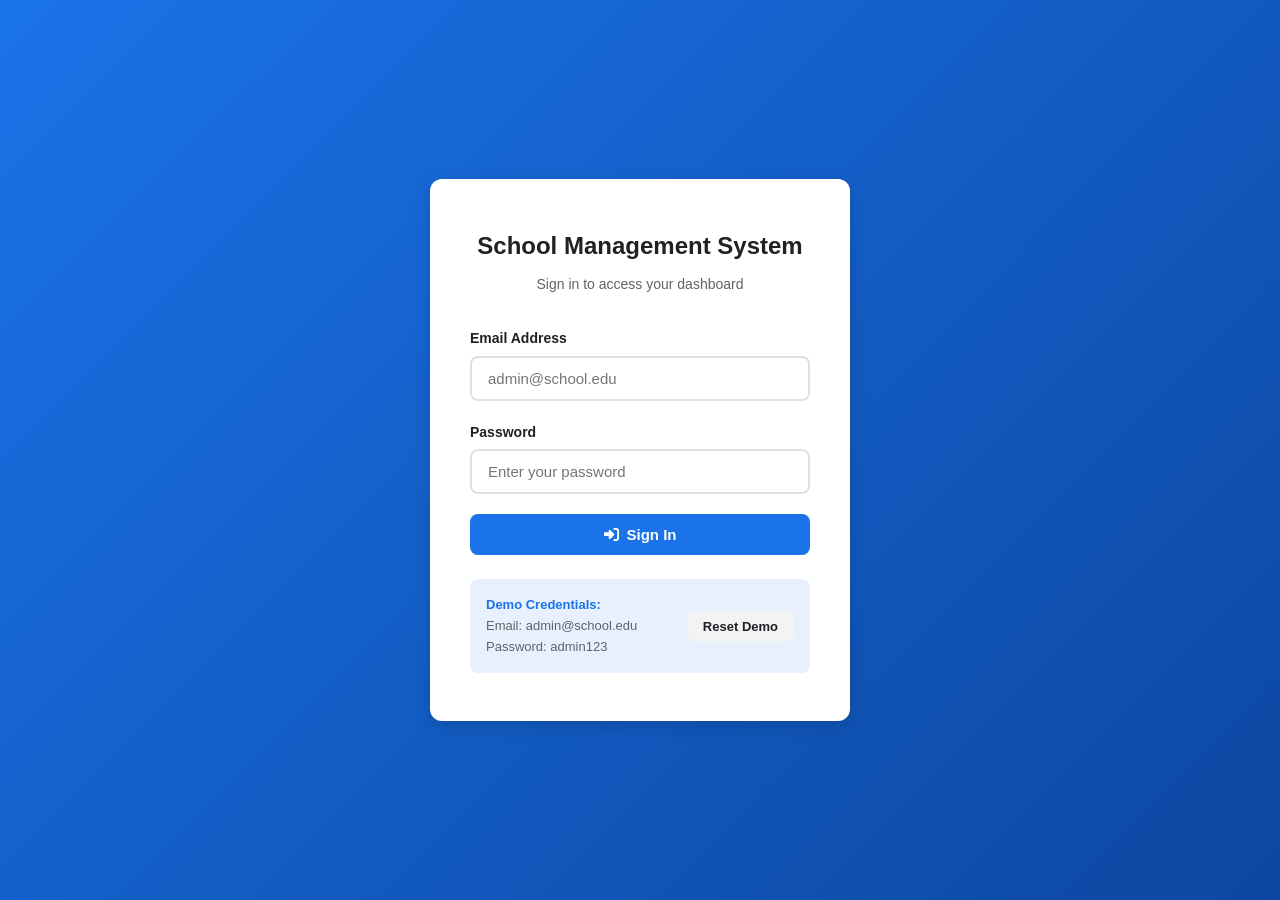
==== dashboard.html @ 6014eb34 "Add files via upload" ====
<!DOCTYPE html>
<html lang="en">
<head>
    <meta charset="UTF-8">
    <meta name="viewport" content="width=device-width, initial-scale=1.0">
    <title>Dashboard - School Management System</title>
    <link rel="stylesheet" href="https://cdnjs.cloudflare.com/ajax/libs/font-awesome/6.5.1/css/all.min.css">
    <link rel="stylesheet" href="css/style.css">
</head>
<body>
    <nav class="navbar">
        <a href="dashboard.html" class="navbar-brand">
            <div class="logo-icon"><i class="fa-solid fa-user-graduate"></i></div>
            School MS
        </a>
        <ul class="navbar-nav">
            <li><a href="dashboard.html" class="active">Dashboard</a></li>
            <li><a href="register.html">Register Student</a></li>
            <li><a href="students.html">Student List</a></li>
        </ul>
        <div class="user-info">
            <div class="user-avatar">A</div>
            <button class="btn btn-secondary btn-sm" onclick="logout()">Logout</button>
        </div>
    </nav>

    <div class="container">
        <div class="page-header">
            <h1>Dashboard</h1>
            <p>Welcome back, Administrator. Here's an overview of the school.</p>
        </div>

        <div class="stats-grid">
            <div class="stat-card">
                <div class="stat-icon blue"><i class="fa-solid fa-circle-user"></i></div>
                <div class="stat-info">
                    <h3 id="totalStudents">0</h3>
                    <p>Total Students</p>
                </div>
            </div>
            <div class="stat-card">
                <div class="stat-icon green"><i class="fa-solid fa-circle-check"></i></div>
                <div class="stat-info">
                    <h3 id="activeStudents">0</h3>
                    <p>Active Students</p>
                </div>
            </div>
            <div class="stat-card">
                <div class="stat-icon orange"><i class="fa-solid fa-book-journal-whills"></i></div>
                <div class="stat-info">
                    <h3 id="totalClasses">0</h3>
                    <p>Classes</p>
                </div>
            </div>
            <div class="stat-card">
                <div class="stat-icon red"><i class="fa-solid fa-file"></i></div>
                <div class="stat-info">
                    <h3 id="newThisMonth">0</h3>
                    <p>New This Month</p>
                </div>
            </div>
        </div>

        <div class="quick-actions">
            <h2>Quick Actions</h2>
            <div class="actions-grid">
                <a href="register.html" class="action-card">
                    <span class="action-icon"><i class="fa-solid fa-plus"></i></span>
                    <span>Register New Student</span>
                </a>
                <a href="students.html" class="action-card">
                    <span class="action-icon"><i class="fa-solid fa-list"></i></span>
                    <span>View Student List</span>
                </a>
            </div>
        </div>

        <div class="recent-section">
            <h2>Recent Activity</h2>
            <ul class="activity-list" id="activityList">
                <!-- Populated by JavaScript -->
            </ul>
        </div>
    </div>

    <script src="js/auth.js"></script>
    <script src="js/students.js"></script>
    <script src="js/main.js"></script>
    <script>
        if (!localStorage.getItem('currentUser')) {
            window.location.href = 'index.html';
        } else {
            loadDashboard();
        }
    </script>
</body>
</html>
---- css/style.css ----
/* ===== RESET & BASE STYLES ===== */
* {
    margin: 0;
    padding: 0;
    box-sizing: border-box;
}

:root {
    --primary: #1a73e8;
    --primary-dark: #1557b0;
    --primary-light: #e8f0fe;
    --secondary: #34a853;
    --danger: #ea4335;
    --warning: #fbbc04;
    --dark: #202124;
    --gray: #5f6368;
    --light-gray: #f1f3f4;
    --white: #ffffff;
    --shadow: 0 2px 8px rgba(0,0,0,0.1);
    --shadow-lg: 0 4px 16px rgba(0,0,0,0.15);
    --radius: 8px;
    --radius-lg: 12px;
}

body {
    font-family: 'Segoe UI', Tahoma, Geneva, Verdana, sans-serif;
    background-color: #f8f9fa;
    color: var(--dark);
    line-height: 1.6;
}

/* ===== LOGIN PAGE ===== */
.login-container {
    min-height: 100vh;
    display: flex;
    align-items: center;
    justify-content: center;
    background: linear-gradient(135deg, #1a73e8 0%, #0d47a1 100%);
    padding: 20px;
}

.login-card {
    background: var(--white);
    border-radius: var(--radius-lg);
    box-shadow: var(--shadow-lg);
    padding: 48px 40px;
    width: 100%;
    max-width: 420px;
    animation: slideUp 0.5s ease;
}

@keyframes slideUp {
    from { opacity: 0; transform: translateY(30px); }
    to { opacity: 1; transform: translateY(0); }
}

.login-header {
    text-align: center;
    margin-bottom: 32px;
}

.school-logo {
    width: 80px;
    height: 80px;
    background: var(--primary);
    border-radius: 50%;
    display: flex;
    align-items: center;
    justify-content: center;
    margin: 0 auto 16px;
    font-size: 36px;
    color: white;
}

.login-header h1 {
    font-size: 24px;
    color: var(--dark);
    margin-bottom: 8px;
}

.login-header p {
    color: var(--gray);
    font-size: 14px;
}

.form-group {
    margin-bottom: 20px;
}

.form-group label {
    display: block;
    margin-bottom: 6px;
    font-weight: 600;
    font-size: 14px;
    color: var(--dark);
}

.form-group input,
.form-group select,
.form-group textarea {
    width: 100%;
    padding: 12px 16px;
    border: 2px solid #e0e0e0;
    border-radius: var(--radius);
    font-size: 15px;
    transition: all 0.3s ease;
    font-family: inherit;
}

.form-group input:focus,
.form-group select:focus,
.form-group textarea:focus {
    outline: none;
    border-color: var(--primary);
    box-shadow: 0 0 0 3px rgba(26, 115, 232, 0.15);
}

.form-group input.error,
.form-group select.error {
    border-color: var(--danger);
}

.error-message {
    color: var(--danger);
    font-size: 12px;
    margin-top: 4px;
    display: none;
}

.error-message.show {
    display: block;
}

.btn {
    display: inline-flex;
    align-items: center;
    justify-content: center;
    gap: 8px;
    padding: 12px 24px;
    border: none;
    border-radius: var(--radius);
    font-size: 15px;
    font-weight: 600;
    cursor: pointer;
    transition: all 0.3s ease;
    text-decoration: none;
    font-family: inherit;
}

.btn-primary {
    background: var(--primary);
    color: white;
}

.btn-primary:hover {
    background: var(--primary-dark);
    transform: translateY(-1px);
    box-shadow: 0 4px 12px rgba(26, 115, 232, 0.4);
}

.btn-secondary {
    background: var(--light-gray);
    color: var(--dark);
}

.btn-secondary:hover {
    background: #e0e0e0;
}

.btn-success {
    background: var(--secondary);
    color: white;
}

.btn-success:hover {
    background: #2d9249;
}

.btn-danger {
    background: var(--danger);
    color: white;
}

.btn-danger:hover {
    background: #c5221f;
}

.btn-sm {
    padding: 8px 16px;
    font-size: 13px;
}

.login-card .btn-primary {
    width: 100%;
}

.demo-credentials {
    margin-top: 24px;
    padding: 16px;
    background: var(--primary-light);
    border-radius: var(--radius);
    font-size: 13px;
    color: var(--gray);
}

.demo-credentials strong {
    color: var(--primary);
}

/* ===== NAVBAR ===== */
.navbar {
    background: var(--white);
    box-shadow: var(--shadow);
    padding: 0 24px;
    height: 64px;
    display: flex;
    align-items: center;
    justify-content: space-between;
    position: sticky;
    top: 0;
    z-index: 100;
}

.navbar-brand {
    display: flex;
    align-items: center;
    gap: 12px;
    font-size: 18px;
    font-weight: 700;
    color: var(--primary);
    text-decoration: none;
}

.navbar-brand .logo-icon {
    width: 40px;
    height: 40px;
    background: var(--primary);
    border-radius: 50%;
    display: flex;
    align-items: center;
    justify-content: center;
    color: white;
    font-size: 18px;
}

.navbar-nav {
    display: flex;
    align-items: center;
    gap: 8px;
    list-style: none;
}

.navbar-nav a {
    padding: 8px 16px;
    border-radius: var(--radius);
    text-decoration: none;
    color: var(--gray);
    font-weight: 500;
    font-size: 14px;
    transition: all 0.3s ease;
}

.navbar-nav a:hover,
.navbar-nav a.active {
    background: var(--primary-light);
    color: var(--primary);
}

.user-info {
    display: flex;
    align-items: center;
    gap: 12px;
}

.user-avatar {
    width: 36px;
    height: 36px;
    background: var(--primary);
    border-radius: 50%;
    display: flex;
    align-items: center;
    justify-content: center;
    color: white;
    font-weight: 600;
    font-size: 14px;
}

/* ===== DASHBOARD ===== */
.container {
    max-width: 1200px;
    margin: 0 auto;
    padding: 24px;
}

.page-header {
    margin-bottom: 24px;
}

.page-header h1 {
    font-size: 28px;
    color: var(--dark);
    margin-bottom: 4px;
}

.page-header p {
    color: var(--gray);
    font-size: 14px;
}

.stats-grid {
    display: grid;
    grid-template-columns: repeat(auto-fit, minmax(240px, 1fr));
    gap: 20px;
    margin-bottom: 32px;
}

.stat-card {
    background: var(--white);
    border-radius: var(--radius-lg);
    padding: 24px;
    box-shadow: var(--shadow);
    display: flex;
    align-items: center;
    gap: 16px;
    transition: transform 0.3s ease;
}

.stat-card:hover {
    transform: translateY(-4px);
    box-shadow: var(--shadow-lg);
}

.stat-icon {
    width: 56px;
    height: 56px;
    border-radius: var(--radius);
    display: flex;
    align-items: center;
    justify-content: center;
    font-size: 24px;
    flex-shrink: 0;
}

.stat-icon.blue { background: var(--primary-light); color: var(--primary); }
.stat-icon.green { background: #e6f4ea; color: var(--secondary); }
.stat-icon.orange { background: #fef7e0; color: #f9ab00; }
.stat-icon.red { background: #fce8e6; color: var(--danger); }

.stat-info h3 {
    font-size: 28px;
    color: var(--dark);
    margin-bottom: 4px;
}

.stat-info p {
    color: var(--gray);
    font-size: 13px;
}

/* ===== QUICK ACTIONS ===== */
.quick-actions {
    background: var(--white);
    border-radius: var(--radius-lg);
    padding: 24px;
    box-shadow: var(--shadow);
    margin-bottom: 32px;
}

.quick-actions h2 {
    font-size: 18px;
    margin-bottom: 16px;
    color: var(--dark);
}

.actions-grid {
    display: grid;
    grid-template-columns: repeat(auto-fit, minmax(200px, 1fr));
    gap: 16px;
}

.action-card {
    display: flex;
    align-items: center;
    gap: 12px;
    padding: 16px;
    border: 2px solid #e0e0e0;
    border-radius: var(--radius);
    text-decoration: none;
    color: var(--dark);
    transition: all 0.3s ease;
}

.action-card:hover {
    border-color: var(--primary);
    background: var(--primary-light);
}

.action-card .action-icon {
    font-size: 24px;
}

.action-card span {
    font-weight: 600;
    font-size: 14px;
}

/* ===== RECENT ACTIVITY ===== */
.recent-section {
    background: var(--white);
    border-radius: var(--radius-lg);
    padding: 24px;
    box-shadow: var(--shadow);
}

.recent-section h2 {
    font-size: 18px;
    margin-bottom: 16px;
    color: var(--dark);
}

.activity-list {
    list-style: none;
}

.activity-item {
    display: flex;
    align-items: center;
    gap: 12px;
    padding: 12px 0;
    border-bottom: 1px solid var(--light-gray);
}

.activity-item:last-child {
    border-bottom: none;
}

.activity-dot {
    width: 10px;
    height: 10px;
    border-radius: 50%;
    background: var(--primary);
    flex-shrink: 0;
}

.activity-text {
    flex: 1;
    font-size: 14px;
    color: var(--dark);
}

.activity-time {
    font-size: 12px;
    color: var(--gray);
}

/* ===== FORMS ===== */
.form-card {
    background: var(--white);
    border-radius: var(--radius-lg);
    padding: 32px;
    box-shadow: var(--shadow);
    max-width: 720px;
}

.form-row {
    display: grid;
    grid-template-columns: 1fr 1fr;
    gap: 20px;
}

.form-actions {
    display: flex;
    gap: 12px;
    margin-top: 24px;
    padding-top: 24px;
    border-top: 1px solid var(--light-gray);
}

/* ===== TABLES ===== */
.table-card {
    background: var(--white);
    border-radius: var(--radius-lg);
    box-shadow: var(--shadow);
    overflow: hidden;
}

.table-header {
    padding: 20px 24px;
    display: flex;
    align-items: center;
    justify-content: space-between;
    border-bottom: 1px solid var(--light-gray);
    flex-wrap: wrap;
    gap: 12px;
}

.table-header h2 {
    font-size: 18px;
    color: var(--dark);
}

.search-box {
    padding: 10px 16px;
    border: 2px solid #e0e0e0;
    border-radius: var(--radius);
    font-size: 14px;
    width: 260px;
    transition: all 0.3s ease;
}

.search-box:focus {
    outline: none;
    border-color: var(--primary);
}

table {
    width: 100%;
    border-collapse: collapse;
}

thead {
    background: var(--light-gray);
}

th {
    padding: 14px 24px;
    text-align: left;
    font-size: 13px;
    font-weight: 600;
    color: var(--gray);
    text-transform: uppercase;
    letter-spacing: 0.5px;
}

td {
    padding: 16px 24px;
    border-bottom: 1px solid var(--light-gray);
    font-size: 14px;
}

tbody tr:hover {
    background: #f8f9fa;
}

tbody tr:last-child td {
    border-bottom: none;
}

.badge {
    display: inline-block;
    padding: 4px 12px;
    border-radius: 20px;
    font-size: 12px;
    font-weight: 600;
}

.badge-active {
    background: #e6f4ea;
    color: var(--secondary);
}

.badge-inactive {
    background: #fce8e6;
    color: var(--danger);
}

/* ===== STUDENT DETAILS ===== */
.details-card {
    background: var(--white);
    border-radius: var(--radius-lg);
    box-shadow: var(--shadow);
    overflow: hidden;
}

.details-header {
    background: linear-gradient(135deg, var(--primary) 0%, #0d47a1 100%);
    padding: 32px;
    color: white;
    display: flex;
    align-items: center;
    gap: 24px;
}

.details-avatar {
    width: 80px;
    height: 80px;
    background: rgba(255,255,255,0.2);
    border-radius: 50%;
    display: flex;
    align-items: center;
    justify-content: center;
    font-size: 32px;
    font-weight: 700;
    flex-shrink: 0;
}

.details-header h2 {
    font-size: 24px;
    margin-bottom: 4px;
}

.details-header p {
    opacity: 0.9;
    font-size: 14px;
}

.details-body {
    padding: 32px;
}

.details-grid {
    display: grid;
    grid-template-columns: repeat(auto-fit, minmax(240px, 1fr));
    gap: 24px;
}

.detail-item label {
    display: block;
    font-size: 12px;
    font-weight: 600;
    color: var(--gray);
    text-transform: uppercase;
    letter-spacing: 0.5px;
    margin-bottom: 6px;
}

.detail-item p {
    font-size: 16px;
    color: var(--dark);
    font-weight: 500;
}

/* ===== ALERTS ===== */
.alert {
    padding: 14px 20px;
    border-radius: var(--radius);
    margin-bottom: 20px;
    font-size: 14px;
    display: none;
    align-items: center;
    gap: 10px;
}

.alert.show {
    display: flex;
}

.alert-success {
    background: #e6f4ea;
    color: #1e7e34;
    border: 1px solid #b7e1c5;
}

.alert-error {
    background: #fce8e6;
    color: #c5221f;
    border: 1px solid #f5c6c3;
}

/* ===== EMPTY STATE ===== */
.empty-state {
    text-align: center;
    padding: 60px 24px;
    color: var(--gray);
}

.empty-state .empty-icon {
    font-size: 64px;
    margin-bottom: 16px;
}

.empty-state h3 {
    font-size: 18px;
    color: var(--dark);
    margin-bottom: 8px;
}

/* ===== TOAST ANIMATIONS ===== */
@keyframes slideInRight {
    from { opacity: 0; transform: translateX(100px); }
    to   { opacity: 1; transform: translateX(0); }
}

@keyframes slideOutRight {
    from { opacity: 1; transform: translateX(0); }
    to   { opacity: 0; transform: translateX(100px); }
}

/* ===== RESPONSIVE ===== */
@media (max-width: 768px) {
    .navbar {
        padding: 0 16px;
    }

    .navbar-nav {
        display: none;
    }

    .form-row {
        grid-template-columns: 1fr;
    }

    .form-card {
        padding: 24px;
    }

    .details-header {
        flex-direction: column;
        text-align: center;
    }

    .table-header {
        flex-direction: column;
        align-items: stretch;
    }

    .search-box {
        width: 100%;
    }

    .login-card {
        padding: 32px 24px;
    }

    table {
        font-size: 13px;
    }

    th, td {
        padding: 12px 16px;
    }
}
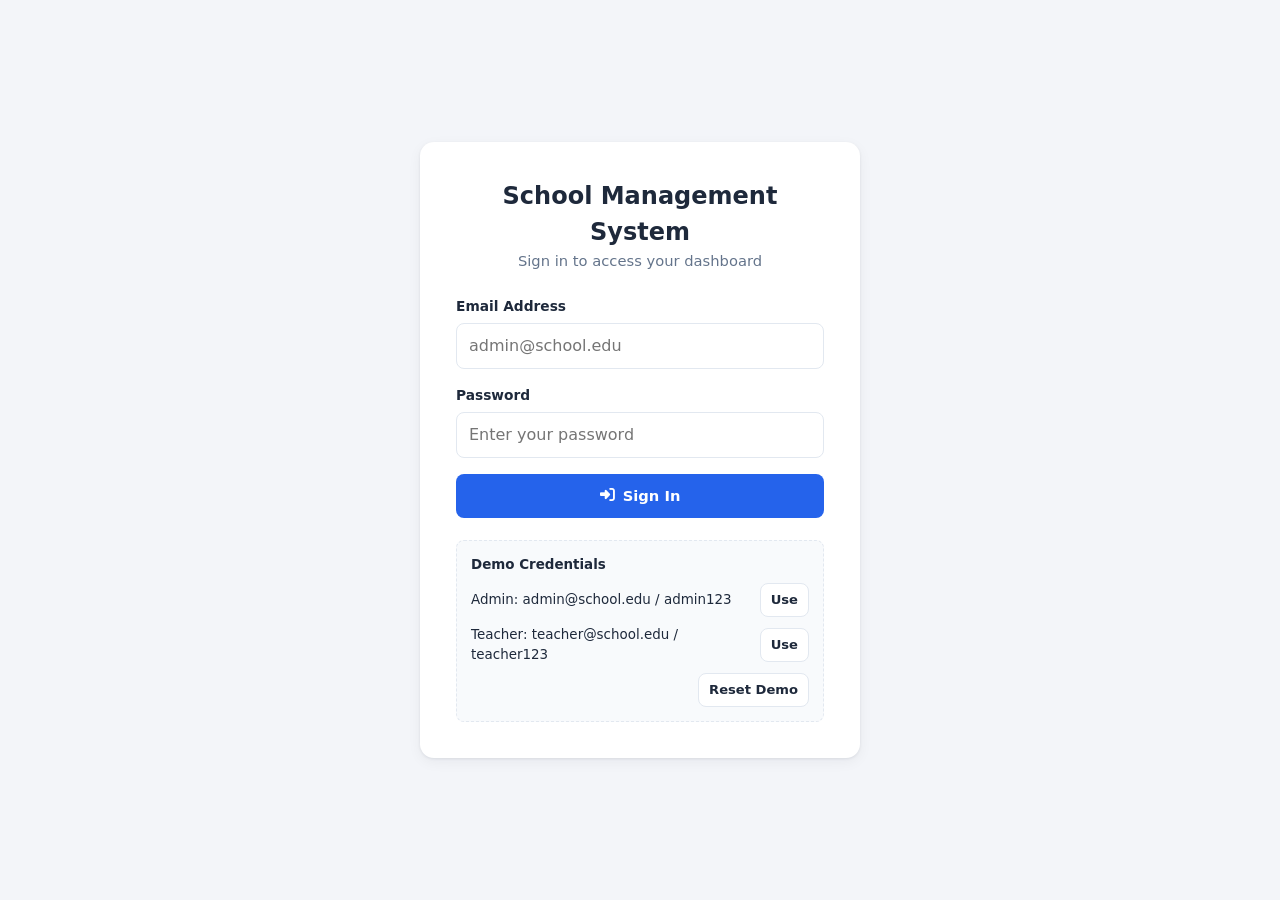
==== commit 6c02f3ca: "changed the system" ====
--- a/dashboard.html
+++ b/dashboard.html
@@ -6,92 +6,32 @@
     <title>Dashboard - School Management System</title>
     <link rel="stylesheet" href="https://cdnjs.cloudflare.com/ajax/libs/font-awesome/6.5.1/css/all.min.css">
     <link rel="stylesheet" href="css/style.css">
+    <script>try{var t=localStorage.getItem('sms_theme');if(t)document.documentElement.setAttribute('data-theme',JSON.parse(t));}catch(e){}</script>
 </head>
 <body>
-    <nav class="navbar">
-        <a href="dashboard.html" class="navbar-brand">
-            <div class="logo-icon"><i class="fa-solid fa-user-graduate"></i></div>
-            School MS
-        </a>
-        <ul class="navbar-nav">
-            <li><a href="dashboard.html" class="active">Dashboard</a></li>
-            <li><a href="register.html">Register Student</a></li>
-            <li><a href="students.html">Student List</a></li>
-        </ul>
-        <div class="user-info">
-            <div class="user-avatar">A</div>
-            <button class="btn btn-secondary btn-sm" onclick="logout()">Logout</button>
-        </div>
-    </nav>
+    <div class="shell">
+        <aside class="sidebar">
+            <div class="brand"><i class="fa-solid fa-graduation-cap"></i> School MS</div>
+            <nav id="nav"></nav>
+        </aside>
 
-    <div class="container">
-        <div class="page-header">
-            <h1>Dashboard</h1>
-            <p>Welcome back, Administrator. Here's an overview of the school.</p>
-        </div>
-
-        <div class="stats-grid">
-            <div class="stat-card">
-                <div class="stat-icon blue"><i class="fa-solid fa-circle-user"></i></div>
-                <div class="stat-info">
-                    <h3 id="totalStudents">0</h3>
-                    <p>Total Students</p>
+        <div class="content">
+            <header class="topbar">
+                <h2 id="pageTitle">Dashboard</h2>
+                <div class="user-box">
+                    <button class="btn btn-secondary btn-sm" id="themeBtn" title="Toggle dark mode"><i class="fa-solid fa-moon"></i></button>
+                    <div class="user-meta">
+                        <strong id="userName"></strong><br>
+                        <span class="role-badge" id="userRole"></span>
+                    </div>
+                    <button class="btn btn-secondary btn-sm" onclick="logout()"><i class="fa-solid fa-right-from-bracket"></i> Logout</button>
                 </div>
-            </div>
-            <div class="stat-card">
-                <div class="stat-icon green"><i class="fa-solid fa-circle-check"></i></div>
-                <div class="stat-info">
-                    <h3 id="activeStudents">0</h3>
-                    <p>Active Students</p>
-                </div>
-            </div>
-            <div class="stat-card">
-                <div class="stat-icon orange"><i class="fa-solid fa-book-journal-whills"></i></div>
-                <div class="stat-info">
-                    <h3 id="totalClasses">0</h3>
-                    <p>Classes</p>
-                </div>
-            </div>
-            <div class="stat-card">
-                <div class="stat-icon red"><i class="fa-solid fa-file"></i></div>
-                <div class="stat-info">
-                    <h3 id="newThisMonth">0</h3>
-                    <p>New This Month</p>
-                </div>
-            </div>
-        </div>
-
-        <div class="quick-actions">
-            <h2>Quick Actions</h2>
-            <div class="actions-grid">
-                <a href="register.html" class="action-card">
-                    <span class="action-icon"><i class="fa-solid fa-plus"></i></span>
-                    <span>Register New Student</span>
-                </a>
-                <a href="students.html" class="action-card">
-                    <span class="action-icon"><i class="fa-solid fa-list"></i></span>
-                    <span>View Student List</span>
-                </a>
-            </div>
-        </div>
-
-        <div class="recent-section">
-            <h2>Recent Activity</h2>
-            <ul class="activity-list" id="activityList">
-                <!-- Populated by JavaScript -->
-            </ul>
+            </header>
+            <main id="view"></main>
         </div>
     </div>
 
-    <script src="js/auth.js"></script>
-    <script src="js/students.js"></script>
-    <script src="js/main.js"></script>
-    <script>
-        if (!localStorage.getItem('currentUser')) {
-            window.location.href = 'index.html';
-        } else {
-            loadDashboard();
-        }
-    </script>
+    <script src="js/data.js"></script>
+    <script src="js/app.js"></script>
 </body>
-</html>+</html>
--- a/css/style.css
+++ b/css/style.css
@@ -1,732 +1,205 @@
-/* ===== RESET & BASE STYLES ===== */
-* {
-    margin: 0;
-    padding: 0;
-    box-sizing: border-box;
-}
-
 :root {
-    --primary: #1a73e8;
-    --primary-dark: #1557b0;
-    --primary-light: #e8f0fe;
-    --secondary: #34a853;
-    --danger: #ea4335;
-    --warning: #fbbc04;
-    --dark: #202124;
-    --gray: #5f6368;
-    --light-gray: #f1f3f4;
-    --white: #ffffff;
-    --shadow: 0 2px 8px rgba(0,0,0,0.1);
-    --shadow-lg: 0 4px 16px rgba(0,0,0,0.15);
-    --radius: 8px;
-    --radius-lg: 12px;
-}
-
+    --bg: #f3f5f9;
+    --surface: #ffffff;
+    --surface-2: #f8fafc;
+    --text: #1e293b;
+    --muted: #64748b;
+    --border: #e2e8f0;
+    --primary: #2563eb;
+    --primary-dark: #1d4ed8;
+    --success: #16a34a;
+    --warning: #d97706;
+    --danger: #dc2626;
+    --shadow: 0 1px 3px rgba(15, 23, 42, .08), 0 4px 14px rgba(15, 23, 42, .05);
+    --radius: 10px;
+}
+:root[data-theme="dark"] {
+    --bg: #0f172a;
+    --surface: #1e293b;
+    --surface-2: #17213a;
+    --text: #e2e8f0;
+    --muted: #94a3b8;
+    --border: #334155;
+    --primary: #3b82f6;
+    --primary-dark: #60a5fa;
+    --shadow: 0 1px 3px rgba(0, 0, 0, .4);
+}
+
+* { box-sizing: border-box; margin: 0; padding: 0; }
 body {
-    font-family: 'Segoe UI', Tahoma, Geneva, Verdana, sans-serif;
-    background-color: #f8f9fa;
-    color: var(--dark);
-    line-height: 1.6;
-}
-
-/* ===== LOGIN PAGE ===== */
-.login-container {
+    font-family: 'Segoe UI', system-ui, -apple-system, Roboto, sans-serif;
+    background: var(--bg);
+    color: var(--text);
+    line-height: 1.5;
     min-height: 100vh;
-    display: flex;
-    align-items: center;
-    justify-content: center;
-    background: linear-gradient(135deg, #1a73e8 0%, #0d47a1 100%);
-    padding: 20px;
-}
-
+}
+button, input, select, textarea { font: inherit; color: inherit; }
+
+/* ---------- Buttons ---------- */
+.btn {
+    display: inline-flex; align-items: center; justify-content: center; gap: 8px;
+    padding: 10px 16px; border: 1px solid transparent; border-radius: 8px;
+    cursor: pointer; font-weight: 600; font-size: .92rem; transition: .15s;
+}
+.btn-primary { background: var(--primary); color: #fff; }
+.btn-primary:hover { background: var(--primary-dark); }
+.btn-secondary { background: var(--surface); border-color: var(--border); color: var(--text); }
+.btn-secondary:hover { background: var(--surface-2); }
+.btn-success { background: var(--success); color: #fff; }
+.btn-danger { background: var(--danger); color: #fff; }
+.btn-sm { padding: 6px 10px; font-size: .82rem; }
+.btn-icon { padding: 6px 9px; background: transparent; border: 1px solid var(--border); border-radius: 6px; cursor: pointer; color: var(--muted); }
+.btn-icon:hover { color: var(--primary); border-color: var(--primary); }
+.btn-icon.danger:hover { color: var(--danger); border-color: var(--danger); }
+.login-card .btn-primary { width: 100%; }
+
+/* ---------- Forms ---------- */
+.form-group { margin-bottom: 16px; }
+.form-group label { display: block; font-weight: 600; font-size: .86rem; margin-bottom: 6px; }
+.form-group input, .form-group select, .form-group textarea,
+.toolbar input, .toolbar select, .score-input {
+    width: 100%; padding: 10px 12px; border: 1px solid var(--border);
+    border-radius: 8px; background: var(--surface); outline: none;
+}
+.form-group input:focus, .form-group select:focus, .form-group textarea:focus,
+.toolbar input:focus, .toolbar select:focus { border-color: var(--primary); box-shadow: 0 0 0 3px rgba(37, 99, 235, .15); }
+.form-group.has-error input, .form-group.has-error select { border-color: var(--danger); }
+.error-message { display: none; color: var(--danger); font-size: .8rem; margin-top: 4px; }
+.error-message.show { display: block; }
+.form-grid { display: grid; grid-template-columns: 1fr 1fr; gap: 0 16px; }
+
+.alert { display: none; padding: 10px 14px; border-radius: 8px; margin-bottom: 16px; font-size: .9rem; }
+.alert.show { display: block; }
+.alert-error { background: #fee2e2; color: #991b1b; }
+.alert-success { background: #dcfce7; color: #166534; }
+
+/* ---------- Login ---------- */
+.login-container { min-height: 100vh; display: flex; align-items: center; justify-content: center; padding: 20px; }
 .login-card {
-    background: var(--white);
-    border-radius: var(--radius-lg);
-    box-shadow: var(--shadow-lg);
-    padding: 48px 40px;
-    width: 100%;
-    max-width: 420px;
-    animation: slideUp 0.5s ease;
-}
-
-@keyframes slideUp {
-    from { opacity: 0; transform: translateY(30px); }
-    to { opacity: 1; transform: translateY(0); }
-}
-
-.login-header {
-    text-align: center;
-    margin-bottom: 32px;
-}
-
-.school-logo {
-    width: 80px;
-    height: 80px;
-    background: var(--primary);
-    border-radius: 50%;
-    display: flex;
-    align-items: center;
-    justify-content: center;
-    margin: 0 auto 16px;
-    font-size: 36px;
-    color: white;
-}
-
-.login-header h1 {
-    font-size: 24px;
-    color: var(--dark);
-    margin-bottom: 8px;
-}
-
-.login-header p {
-    color: var(--gray);
-    font-size: 14px;
-}
-
-.form-group {
-    margin-bottom: 20px;
-}
-
-.form-group label {
-    display: block;
-    margin-bottom: 6px;
-    font-weight: 600;
-    font-size: 14px;
-    color: var(--dark);
-}
-
-.form-group input,
-.form-group select,
-.form-group textarea {
-    width: 100%;
-    padding: 12px 16px;
-    border: 2px solid #e0e0e0;
-    border-radius: var(--radius);
-    font-size: 15px;
-    transition: all 0.3s ease;
-    font-family: inherit;
-}
-
-.form-group input:focus,
-.form-group select:focus,
-.form-group textarea:focus {
-    outline: none;
-    border-color: var(--primary);
-    box-shadow: 0 0 0 3px rgba(26, 115, 232, 0.15);
-}
-
-.form-group input.error,
-.form-group select.error {
-    border-color: var(--danger);
-}
-
-.error-message {
-    color: var(--danger);
-    font-size: 12px;
-    margin-top: 4px;
-    display: none;
-}
-
-.error-message.show {
-    display: block;
-}
-
-.btn {
-    display: inline-flex;
-    align-items: center;
-    justify-content: center;
-    gap: 8px;
-    padding: 12px 24px;
-    border: none;
-    border-radius: var(--radius);
-    font-size: 15px;
-    font-weight: 600;
-    cursor: pointer;
-    transition: all 0.3s ease;
-    text-decoration: none;
-    font-family: inherit;
-}
-
-.btn-primary {
-    background: var(--primary);
-    color: white;
-}
-
-.btn-primary:hover {
-    background: var(--primary-dark);
-    transform: translateY(-1px);
-    box-shadow: 0 4px 12px rgba(26, 115, 232, 0.4);
-}
-
-.btn-secondary {
-    background: var(--light-gray);
-    color: var(--dark);
-}
-
-.btn-secondary:hover {
-    background: #e0e0e0;
-}
-
-.btn-success {
-    background: var(--secondary);
-    color: white;
-}
-
-.btn-success:hover {
-    background: #2d9249;
-}
-
-.btn-danger {
-    background: var(--danger);
-    color: white;
-}
-
-.btn-danger:hover {
-    background: #c5221f;
-}
-
-.btn-sm {
-    padding: 8px 16px;
-    font-size: 13px;
-}
-
-.login-card .btn-primary {
-    width: 100%;
-}
-
-.demo-credentials {
-    margin-top: 24px;
-    padding: 16px;
-    background: var(--primary-light);
-    border-radius: var(--radius);
-    font-size: 13px;
-    color: var(--gray);
-}
-
-.demo-credentials strong {
-    color: var(--primary);
-}
-
-/* ===== NAVBAR ===== */
-.navbar {
-    background: var(--white);
-    box-shadow: var(--shadow);
-    padding: 0 24px;
-    height: 64px;
-    display: flex;
-    align-items: center;
-    justify-content: space-between;
-    position: sticky;
-    top: 0;
-    z-index: 100;
-}
-
-.navbar-brand {
-    display: flex;
-    align-items: center;
-    gap: 12px;
-    font-size: 18px;
-    font-weight: 700;
-    color: var(--primary);
-    text-decoration: none;
-}
-
-.navbar-brand .logo-icon {
-    width: 40px;
-    height: 40px;
-    background: var(--primary);
-    border-radius: 50%;
-    display: flex;
-    align-items: center;
-    justify-content: center;
-    color: white;
-    font-size: 18px;
-}
-
-.navbar-nav {
-    display: flex;
-    align-items: center;
-    gap: 8px;
-    list-style: none;
-}
-
-.navbar-nav a {
-    padding: 8px 16px;
-    border-radius: var(--radius);
-    text-decoration: none;
-    color: var(--gray);
-    font-weight: 500;
-    font-size: 14px;
-    transition: all 0.3s ease;
-}
-
-.navbar-nav a:hover,
-.navbar-nav a.active {
-    background: var(--primary-light);
-    color: var(--primary);
-}
-
-.user-info {
-    display: flex;
-    align-items: center;
-    gap: 12px;
-}
-
-.user-avatar {
-    width: 36px;
-    height: 36px;
-    background: var(--primary);
-    border-radius: 50%;
-    display: flex;
-    align-items: center;
-    justify-content: center;
-    color: white;
-    font-weight: 600;
-    font-size: 14px;
-}
-
-/* ===== DASHBOARD ===== */
-.container {
-    max-width: 1200px;
-    margin: 0 auto;
-    padding: 24px;
-}
-
-.page-header {
-    margin-bottom: 24px;
-}
-
-.page-header h1 {
-    font-size: 28px;
-    color: var(--dark);
-    margin-bottom: 4px;
-}
-
-.page-header p {
-    color: var(--gray);
-    font-size: 14px;
-}
-
-.stats-grid {
+    width: 100%; max-width: 440px; background: var(--surface);
+    padding: 36px; border-radius: 14px; box-shadow: var(--shadow);
+}
+.login-header { text-align: center; margin-bottom: 24px; }
+.login-header h1 { font-size: 1.5rem; }
+.login-header p { color: var(--muted); font-size: .92rem; }
+.demo-credentials { margin-top: 22px; padding: 14px; background: var(--surface-2); border: 1px dashed var(--border); border-radius: 8px; font-size: .84rem; }
+.demo-row { display: flex; justify-content: space-between; align-items: center; gap: 10px; margin-top: 8px; }
+
+/* ---------- App shell (80% of page width) ---------- */
+.shell {
+    width: 80%;
+    margin: 24px auto;
     display: grid;
-    grid-template-columns: repeat(auto-fit, minmax(240px, 1fr));
+    grid-template-columns: 230px 1fr;
     gap: 20px;
-    margin-bottom: 32px;
-}
-
-.stat-card {
-    background: var(--white);
-    border-radius: var(--radius-lg);
-    padding: 24px;
-    box-shadow: var(--shadow);
-    display: flex;
-    align-items: center;
-    gap: 16px;
-    transition: transform 0.3s ease;
-}
-
-.stat-card:hover {
-    transform: translateY(-4px);
-    box-shadow: var(--shadow-lg);
-}
-
-.stat-icon {
-    width: 56px;
-    height: 56px;
-    border-radius: var(--radius);
-    display: flex;
-    align-items: center;
-    justify-content: center;
-    font-size: 24px;
-    flex-shrink: 0;
-}
-
-.stat-icon.blue { background: var(--primary-light); color: var(--primary); }
-.stat-icon.green { background: #e6f4ea; color: var(--secondary); }
-.stat-icon.orange { background: #fef7e0; color: #f9ab00; }
-.stat-icon.red { background: #fce8e6; color: var(--danger); }
-
-.stat-info h3 {
-    font-size: 28px;
-    color: var(--dark);
-    margin-bottom: 4px;
-}
-
-.stat-info p {
-    color: var(--gray);
-    font-size: 13px;
-}
-
-/* ===== QUICK ACTIONS ===== */
-.quick-actions {
-    background: var(--white);
-    border-radius: var(--radius-lg);
-    padding: 24px;
-    box-shadow: var(--shadow);
-    margin-bottom: 32px;
-}
-
-.quick-actions h2 {
-    font-size: 18px;
-    margin-bottom: 16px;
-    color: var(--dark);
-}
-
-.actions-grid {
-    display: grid;
-    grid-template-columns: repeat(auto-fit, minmax(200px, 1fr));
-    gap: 16px;
-}
-
-.action-card {
-    display: flex;
-    align-items: center;
-    gap: 12px;
-    padding: 16px;
-    border: 2px solid #e0e0e0;
-    border-radius: var(--radius);
-    text-decoration: none;
-    color: var(--dark);
-    transition: all 0.3s ease;
-}
-
-.action-card:hover {
-    border-color: var(--primary);
-    background: var(--primary-light);
-}
-
-.action-card .action-icon {
-    font-size: 24px;
-}
-
-.action-card span {
-    font-weight: 600;
-    font-size: 14px;
-}
-
-/* ===== RECENT ACTIVITY ===== */
-.recent-section {
-    background: var(--white);
-    border-radius: var(--radius-lg);
-    padding: 24px;
-    box-shadow: var(--shadow);
-}
-
-.recent-section h2 {
-    font-size: 18px;
-    margin-bottom: 16px;
-    color: var(--dark);
-}
-
-.activity-list {
-    list-style: none;
-}
-
-.activity-item {
-    display: flex;
-    align-items: center;
-    gap: 12px;
-    padding: 12px 0;
-    border-bottom: 1px solid var(--light-gray);
-}
-
-.activity-item:last-child {
-    border-bottom: none;
-}
-
-.activity-dot {
-    width: 10px;
-    height: 10px;
-    border-radius: 50%;
-    background: var(--primary);
-    flex-shrink: 0;
-}
-
-.activity-text {
-    flex: 1;
-    font-size: 14px;
-    color: var(--dark);
-}
-
-.activity-time {
-    font-size: 12px;
-    color: var(--gray);
-}
-
-/* ===== FORMS ===== */
-.form-card {
-    background: var(--white);
-    border-radius: var(--radius-lg);
-    padding: 32px;
-    box-shadow: var(--shadow);
-    max-width: 720px;
-}
-
-.form-row {
-    display: grid;
-    grid-template-columns: 1fr 1fr;
-    gap: 20px;
-}
-
-.form-actions {
-    display: flex;
-    gap: 12px;
-    margin-top: 24px;
-    padding-top: 24px;
-    border-top: 1px solid var(--light-gray);
-}
-
-/* ===== TABLES ===== */
-.table-card {
-    background: var(--white);
-    border-radius: var(--radius-lg);
-    box-shadow: var(--shadow);
-    overflow: hidden;
-}
-
-.table-header {
-    padding: 20px 24px;
-    display: flex;
-    align-items: center;
-    justify-content: space-between;
-    border-bottom: 1px solid var(--light-gray);
-    flex-wrap: wrap;
-    gap: 12px;
-}
-
-.table-header h2 {
-    font-size: 18px;
-    color: var(--dark);
-}
-
-.search-box {
-    padding: 10px 16px;
-    border: 2px solid #e0e0e0;
-    border-radius: var(--radius);
-    font-size: 14px;
-    width: 260px;
-    transition: all 0.3s ease;
-}
-
-.search-box:focus {
-    outline: none;
-    border-color: var(--primary);
-}
-
-table {
-    width: 100%;
-    border-collapse: collapse;
-}
-
-thead {
-    background: var(--light-gray);
-}
-
-th {
-    padding: 14px 24px;
-    text-align: left;
-    font-size: 13px;
-    font-weight: 600;
-    color: var(--gray);
-    text-transform: uppercase;
-    letter-spacing: 0.5px;
-}
-
-td {
-    padding: 16px 24px;
-    border-bottom: 1px solid var(--light-gray);
-    font-size: 14px;
-}
-
-tbody tr:hover {
-    background: #f8f9fa;
-}
-
-tbody tr:last-child td {
-    border-bottom: none;
-}
-
-.badge {
-    display: inline-block;
-    padding: 4px 12px;
-    border-radius: 20px;
-    font-size: 12px;
-    font-weight: 600;
-}
-
-.badge-active {
-    background: #e6f4ea;
-    color: var(--secondary);
-}
-
-.badge-inactive {
-    background: #fce8e6;
-    color: var(--danger);
-}
-
-/* ===== STUDENT DETAILS ===== */
-.details-card {
-    background: var(--white);
-    border-radius: var(--radius-lg);
-    box-shadow: var(--shadow);
-    overflow: hidden;
-}
-
-.details-header {
-    background: linear-gradient(135deg, var(--primary) 0%, #0d47a1 100%);
-    padding: 32px;
-    color: white;
-    display: flex;
-    align-items: center;
-    gap: 24px;
-}
-
-.details-avatar {
-    width: 80px;
-    height: 80px;
-    background: rgba(255,255,255,0.2);
-    border-radius: 50%;
-    display: flex;
-    align-items: center;
-    justify-content: center;
-    font-size: 32px;
-    font-weight: 700;
-    flex-shrink: 0;
-}
-
-.details-header h2 {
-    font-size: 24px;
-    margin-bottom: 4px;
-}
-
-.details-header p {
-    opacity: 0.9;
-    font-size: 14px;
-}
-
-.details-body {
-    padding: 32px;
-}
-
-.details-grid {
-    display: grid;
-    grid-template-columns: repeat(auto-fit, minmax(240px, 1fr));
-    gap: 24px;
-}
-
-.detail-item label {
-    display: block;
-    font-size: 12px;
-    font-weight: 600;
-    color: var(--gray);
-    text-transform: uppercase;
-    letter-spacing: 0.5px;
-    margin-bottom: 6px;
-}
-
-.detail-item p {
-    font-size: 16px;
-    color: var(--dark);
-    font-weight: 500;
-}
-
-/* ===== ALERTS ===== */
-.alert {
-    padding: 14px 20px;
-    border-radius: var(--radius);
-    margin-bottom: 20px;
-    font-size: 14px;
-    display: none;
-    align-items: center;
-    gap: 10px;
-}
-
-.alert.show {
-    display: flex;
-}
-
-.alert-success {
-    background: #e6f4ea;
-    color: #1e7e34;
-    border: 1px solid #b7e1c5;
-}
-
-.alert-error {
-    background: #fce8e6;
-    color: #c5221f;
-    border: 1px solid #f5c6c3;
-}
-
-/* ===== EMPTY STATE ===== */
-.empty-state {
-    text-align: center;
-    padding: 60px 24px;
-    color: var(--gray);
-}
-
-.empty-state .empty-icon {
-    font-size: 64px;
-    margin-bottom: 16px;
-}
-
-.empty-state h3 {
-    font-size: 18px;
-    color: var(--dark);
-    margin-bottom: 8px;
-}
-
-/* ===== TOAST ANIMATIONS ===== */
-@keyframes slideInRight {
-    from { opacity: 0; transform: translateX(100px); }
-    to   { opacity: 1; transform: translateX(0); }
-}
-
-@keyframes slideOutRight {
-    from { opacity: 1; transform: translateX(0); }
-    to   { opacity: 0; transform: translateX(100px); }
-}
-
-/* ===== RESPONSIVE ===== */
-@media (max-width: 768px) {
-    .navbar {
-        padding: 0 16px;
-    }
-
-    .navbar-nav {
-        display: none;
-    }
-
-    .form-row {
-        grid-template-columns: 1fr;
-    }
-
-    .form-card {
-        padding: 24px;
-    }
-
-    .details-header {
-        flex-direction: column;
-        text-align: center;
-    }
-
-    .table-header {
-        flex-direction: column;
-        align-items: stretch;
-    }
-
-    .search-box {
-        width: 100%;
-    }
-
-    .login-card {
-        padding: 32px 24px;
-    }
-
-    table {
-        font-size: 13px;
-    }
-
-    th, td {
-        padding: 12px 16px;
-    }
-}+    align-items: start;
+}
+.sidebar {
+    background: var(--surface); border-radius: var(--radius); box-shadow: var(--shadow);
+    padding: 18px 12px; position: sticky; top: 24px;
+}
+.brand { font-weight: 800; font-size: 1.05rem; padding: 4px 12px 16px; display: flex; align-items: center; gap: 10px; color: var(--primary); }
+.nav-item {
+    display: flex; align-items: center; gap: 12px; width: 100%; padding: 10px 12px;
+    background: none; border: none; border-radius: 8px; cursor: pointer; color: var(--muted);
+    font-weight: 600; text-align: left; margin-bottom: 2px;
+}
+.nav-item i { width: 18px; text-align: center; }
+.nav-item:hover { background: var(--surface-2); color: var(--text); }
+.nav-item.active { background: var(--primary); color: #fff; }
+
+.content { min-width: 0; }
+.topbar {
+    background: var(--surface); border-radius: var(--radius); box-shadow: var(--shadow);
+    padding: 12px 18px; display: flex; justify-content: space-between; align-items: center; margin-bottom: 20px; gap: 12px;
+}
+.topbar h2 { font-size: 1.2rem; }
+.user-box { display: flex; align-items: center; gap: 10px; }
+.user-meta { text-align: right; line-height: 1.2; }
+.user-meta small { color: var(--muted); }
+.role-badge { display: inline-block; padding: 2px 8px; border-radius: 99px; font-size: .72rem; font-weight: 700; text-transform: uppercase; background: #dbeafe; color: #1e40af; }
+.role-badge.teacher { background: #dcfce7; color: #166534; }
+
+.card { background: var(--surface); border-radius: var(--radius); box-shadow: var(--shadow); padding: 20px; margin-bottom: 20px; }
+.card h3 { font-size: 1.02rem; margin-bottom: 14px; }
+.card-head { display: flex; justify-content: space-between; align-items: center; gap: 10px; flex-wrap: wrap; margin-bottom: 14px; }
+.card-head h3 { margin: 0; }
+
+/* ---------- Stats ---------- */
+.stats { display: grid; grid-template-columns: repeat(4, 1fr); gap: 16px; margin-bottom: 20px; }
+.stat { background: var(--surface); border-radius: var(--radius); box-shadow: var(--shadow); padding: 18px; display: flex; gap: 14px; align-items: center; }
+.stat-icon { width: 46px; height: 46px; border-radius: 12px; display: grid; place-items: center; font-size: 1.2rem; color: #fff; }
+.stat-icon.blue { background: #3b82f6; } .stat-icon.green { background: #22c55e; }
+.stat-icon.amber { background: #f59e0b; } .stat-icon.purple { background: #8b5cf6; }
+.stat-value { font-size: 1.5rem; font-weight: 800; line-height: 1.1; }
+.stat-label { color: var(--muted); font-size: .82rem; }
+.two-col { display: grid; grid-template-columns: 1fr 1fr; gap: 20px; }
+.bar-row { display: grid; grid-template-columns: 80px 1fr 30px; gap: 10px; align-items: center; margin-bottom: 10px; font-size: .88rem; }
+.bar-track { background: var(--surface-2); border-radius: 99px; height: 10px; overflow: hidden; border: 1px solid var(--border); }
+.bar-fill { background: var(--primary); height: 100%; border-radius: 99px; }
+
+/* ---------- Toolbar & Table ---------- */
+.toolbar { display: flex; gap: 10px; flex-wrap: wrap; margin-bottom: 14px; align-items: center; }
+.toolbar input { flex: 1 1 200px; min-width: 160px; }
+.toolbar select { width: auto; min-width: 140px; }
+.table-wrap { overflow-x: auto; border: 1px solid var(--border); border-radius: 8px; }
+table { width: 100%; border-collapse: collapse; font-size: .9rem; }
+th, td { padding: 11px 14px; text-align: left; border-bottom: 1px solid var(--border); white-space: nowrap; }
+th { background: var(--surface-2); font-size: .78rem; text-transform: uppercase; letter-spacing: .04em; color: var(--muted); }
+th.sortable { cursor: pointer; user-select: none; }
+th.sortable:hover { color: var(--primary); }
+tbody tr:hover { background: var(--surface-2); }
+tbody tr:last-child td { border-bottom: none; }
+.actions { display: flex; gap: 6px; }
+.empty { text-align: center; color: var(--muted); padding: 30px; }
+.pagination { display: flex; justify-content: space-between; align-items: center; margin-top: 12px; color: var(--muted); font-size: .86rem; gap: 10px; flex-wrap: wrap; }
+.pagination .pager { display: flex; gap: 6px; }
+
+.badge { display: inline-block; padding: 2px 10px; border-radius: 99px; font-size: .76rem; font-weight: 700; }
+.badge.green { background: #dcfce7; color: #166534; }
+.badge.red { background: #fee2e2; color: #991b1b; }
+.badge.amber { background: #fef3c7; color: #92400e; }
+.badge.gray { background: var(--surface-2); color: var(--muted); border: 1px solid var(--border); }
+
+/* ---------- Attendance / grades ---------- */
+.radio-group { display: flex; gap: 14px; }
+.radio-group label { display: inline-flex; gap: 5px; align-items: center; cursor: pointer; font-size: .86rem; }
+.score-input { width: 90px; padding: 6px 8px; }
+
+/* ---------- Announcements ---------- */
+.announcement { border: 1px solid var(--border); border-left: 4px solid var(--primary); border-radius: 8px; padding: 14px 16px; margin-bottom: 12px; background: var(--surface-2); }
+.announcement.urgent { border-left-color: var(--danger); }
+.announcement .meta { color: var(--muted); font-size: .8rem; margin-bottom: 6px; }
+.announcement h4 { margin-bottom: 4px; }
+
+/* ---------- Modal & toast ---------- */
+.modal-backdrop { position: fixed; inset: 0; background: rgba(15, 23, 42, .55); display: flex; align-items: center; justify-content: center; padding: 20px; z-index: 50; }
+.modal { background: var(--surface); border-radius: 12px; width: 100%; max-width: 560px; max-height: 90vh; overflow: auto; box-shadow: 0 20px 50px rgba(0, 0, 0, .3); }
+.modal-head { display: flex; justify-content: space-between; align-items: center; padding: 16px 20px; border-bottom: 1px solid var(--border); }
+.modal-body { padding: 20px; }
+.modal-foot { display: flex; justify-content: flex-end; gap: 10px; padding: 14px 20px; border-top: 1px solid var(--border); }
+.toast { position: fixed; bottom: 24px; right: 24px; background: #0f172a; color: #fff; padding: 12px 18px; border-radius: 8px; z-index: 100; box-shadow: var(--shadow); animation: pop .2s ease; }
+.toast.error { background: var(--danger); }
+@keyframes pop { from { transform: translateY(10px); opacity: 0; } }
+
+.report-card h3 { text-align: center; margin-bottom: 4px; }
+.report-card .sub { text-align: center; color: var(--muted); margin-bottom: 14px; font-size: .9rem; }
+
+/* ---------- Responsive ---------- */
+@media (max-width: 1200px) { .shell { width: 94%; } }
+@media (max-width: 900px) {
+    .shell { grid-template-columns: 1fr; }
+    .sidebar { position: static; display: flex; flex-wrap: wrap; gap: 4px; padding: 10px; }
+    .brand { width: 100%; padding-bottom: 6px; }
+    .nav-item { width: auto; flex: 1 1 auto; }
+    .stats { grid-template-columns: 1fr 1fr; }
+    .two-col, .form-grid { grid-template-columns: 1fr; }
+}
+@media (max-width: 520px) { .stats { grid-template-columns: 1fr; } .user-meta { display: none; } }
+
+/* ---------- Print (report cards) ---------- */
+@media print {
+    body * { visibility: hidden; }
+    #reportCard, #reportCard * { visibility: visible; }
+    #reportCard { position: absolute; left: 0; top: 0; width: 100%; padding: 20px; color: #000; }
+}
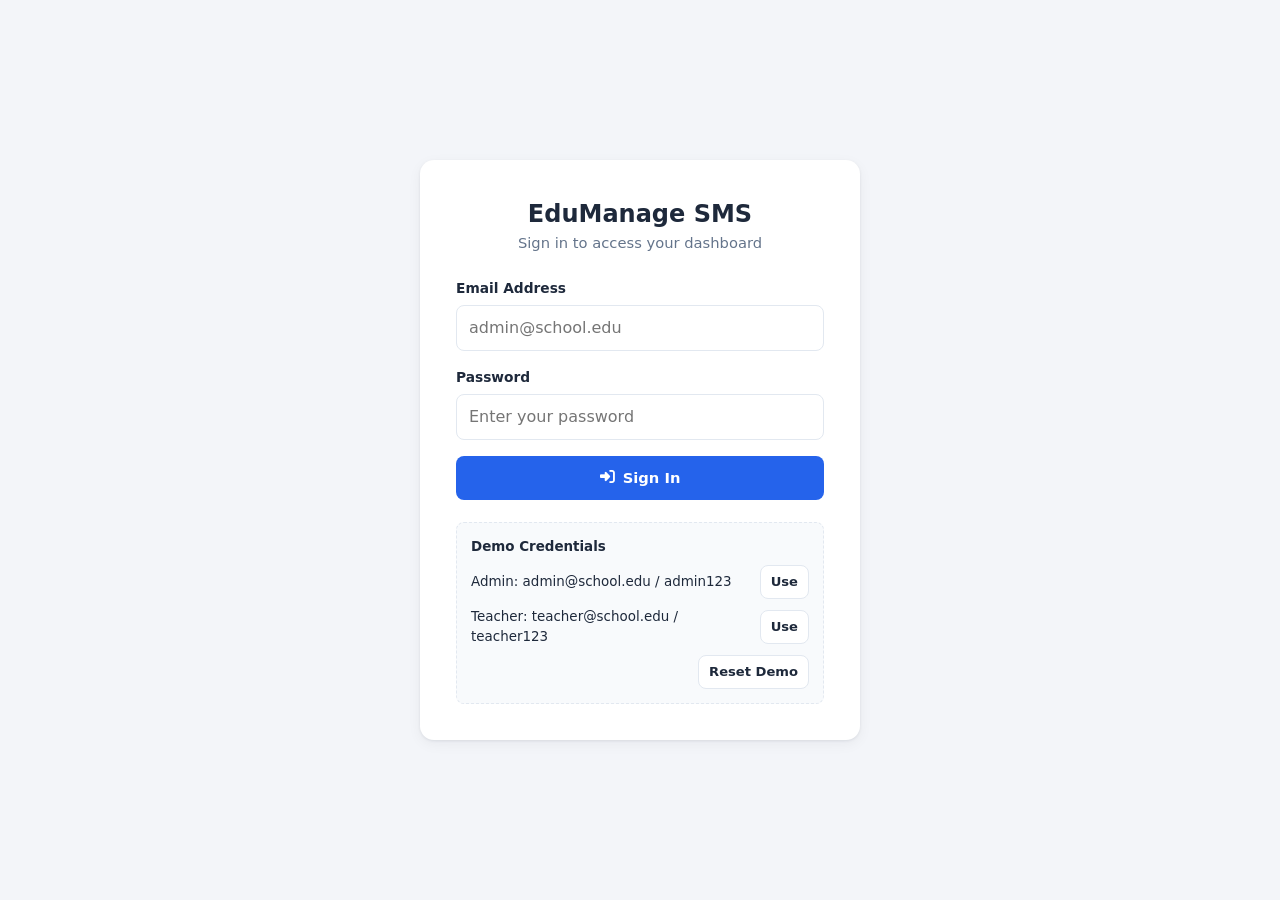
==== commit a29d880f: "updated announcements" ====
--- a/dashboard.html
+++ b/dashboard.html
@@ -3,7 +3,7 @@
 <head>
     <meta charset="UTF-8">
     <meta name="viewport" content="width=device-width, initial-scale=1.0">
-    <title>Dashboard - School Management System</title>
+    <title>Dashboard - EduManage SMS</title>
     <link rel="stylesheet" href="https://cdnjs.cloudflare.com/ajax/libs/font-awesome/6.5.1/css/all.min.css">
     <link rel="stylesheet" href="css/style.css">
     <script>try{var t=localStorage.getItem('sms_theme');if(t)document.documentElement.setAttribute('data-theme',JSON.parse(t));}catch(e){}</script>
@@ -11,7 +11,7 @@
 <body>
     <div class="shell">
         <aside class="sidebar">
-            <div class="brand"><i class="fa-solid fa-graduation-cap"></i> School MS</div>
+            <div class="brand"><i class="fa-solid fa-graduation-cap"></i> EduManage SMS</div>
             <nav id="nav"></nav>
         </aside>
 
@@ -34,4 +34,4 @@
     <script src="js/data.js"></script>
     <script src="js/app.js"></script>
 </body>
-</html>
+</html>
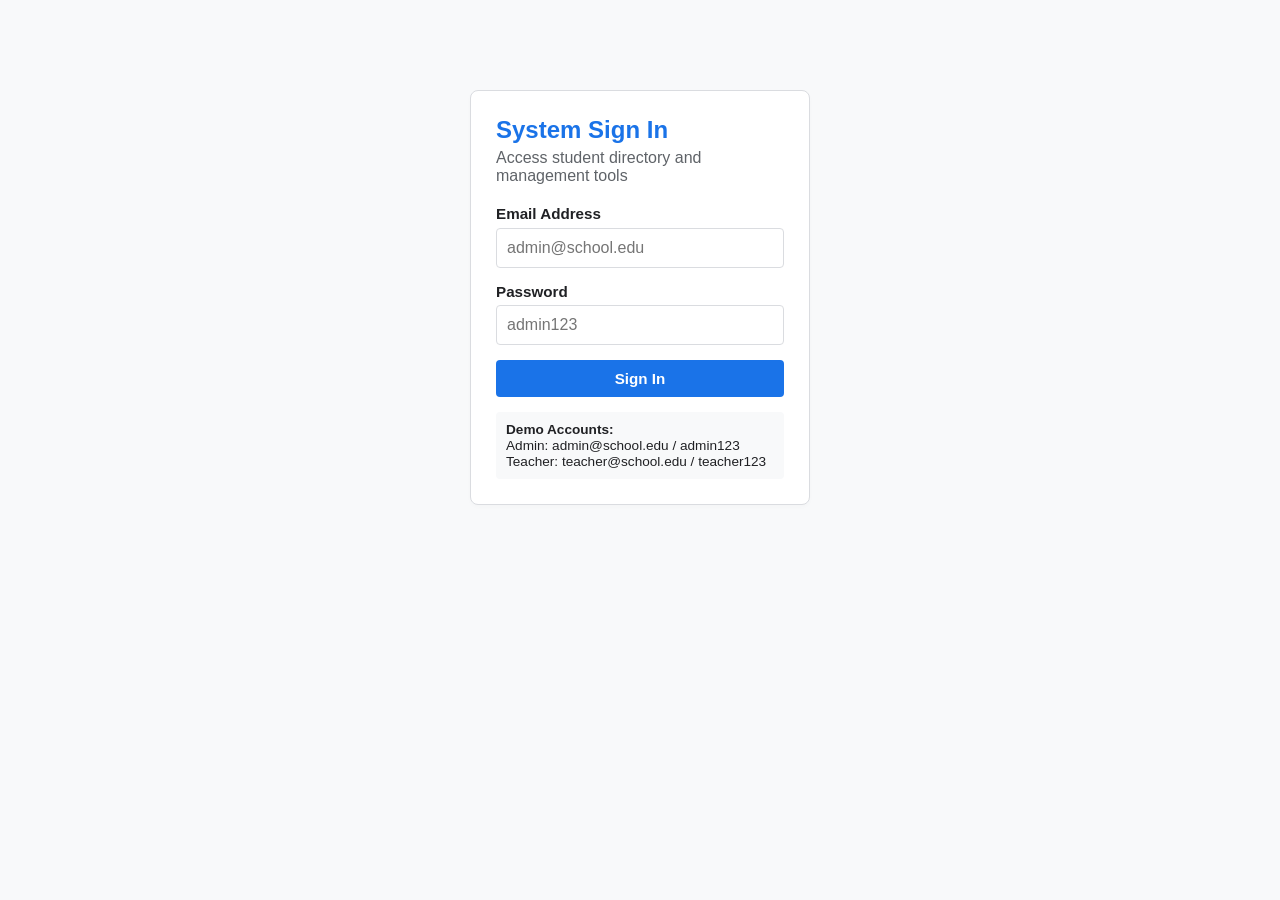
==== commit 6e239e8c: "added multiple choices" ====
--- a/dashboard.html
+++ b/dashboard.html
@@ -3,35 +3,95 @@
 <head>
     <meta charset="UTF-8">
     <meta name="viewport" content="width=device-width, initial-scale=1.0">
-    <title>Dashboard - EduManage SMS</title>
+    <title>Dashboard - School Management System</title>
     <link rel="stylesheet" href="https://cdnjs.cloudflare.com/ajax/libs/font-awesome/6.5.1/css/all.min.css">
     <link rel="stylesheet" href="css/style.css">
-    <script>try{var t=localStorage.getItem('sms_theme');if(t)document.documentElement.setAttribute('data-theme',JSON.parse(t));}catch(e){}</script>
 </head>
 <body>
-    <div class="shell">
-        <aside class="sidebar">
-            <div class="brand"><i class="fa-solid fa-graduation-cap"></i> EduManage SMS</div>
-            <nav id="nav"></nav>
-        </aside>
+    <nav class="navbar">
+        <a href="dashboard.html" class="navbar-brand">
+            <div class="logo-icon"><i class="fa-solid fa-user-graduate"></i></div>
+            School MS
+        </a>
+        <ul class="navbar-nav">
+            <li><a href="dashboard.html" class="active">Dashboard</a></li>
+            <li><a href="register.html">Register Student</a></li>
+            <li><a href="students.html">Student List</a></li>
+        </ul>
+        <div class="user-info">
+            <div class="user-avatar">A</div>
+            <button class="btn btn-secondary btn-sm" onclick="logout()">Logout</button>
+        </div>
+    </nav>
 
-        <div class="content">
-            <header class="topbar">
-                <h2 id="pageTitle">Dashboard</h2>
-                <div class="user-box">
-                    <button class="btn btn-secondary btn-sm" id="themeBtn" title="Toggle dark mode"><i class="fa-solid fa-moon"></i></button>
-                    <div class="user-meta">
-                        <strong id="userName"></strong><br>
-                        <span class="role-badge" id="userRole"></span>
-                    </div>
-                    <button class="btn btn-secondary btn-sm" onclick="logout()"><i class="fa-solid fa-right-from-bracket"></i> Logout</button>
+    <div class="container">
+        <div class="page-header">
+            <h1>Dashboard</h1>
+            <p>Welcome back, Administrator. Here's an overview of the school.</p>
+        </div>
+
+        <div class="stats-grid">
+            <div class="stat-card">
+                <div class="stat-icon blue"><i class="fa-solid fa-circle-user"></i></div>
+                <div class="stat-info">
+                    <h3 id="totalStudents">0</h3>
+                    <p>Total Students</p>
                 </div>
-            </header>
-            <main id="view"></main>
+            </div>
+            <div class="stat-card">
+                <div class="stat-icon green"><i class="fa-solid fa-circle-check"></i></div>
+                <div class="stat-info">
+                    <h3 id="activeStudents">0</h3>
+                    <p>Active Students</p>
+                </div>
+            </div>
+            <div class="stat-card">
+                <div class="stat-icon orange"><i class="fa-solid fa-book-journal-whills"></i></div>
+                <div class="stat-info">
+                    <h3 id="totalClasses">0</h3>
+                    <p>Classes</p>
+                </div>
+            </div>
+            <div class="stat-card">
+                <div class="stat-icon red"><i class="fa-solid fa-file"></i></div>
+                <div class="stat-info">
+                    <h3 id="newThisMonth">0</h3>
+                    <p>New This Month</p>
+                </div>
+            </div>
+        </div>
+
+        <div class="quick-actions">
+            <h2>Quick Actions</h2>
+            <div class="actions-grid">
+                <a href="register.html" class="action-card">
+                    <span class="action-icon"><i class="fa-solid fa-plus"></i></span>
+                    <span>Register New Student</span>
+                </a>
+                <a href="students.html" class="action-card">
+                    <span class="action-icon"><i class="fa-solid fa-list"></i></span>
+                    <span>View Student List</span>
+                </a>
+            </div>
+        </div>
+
+        <div class="recent-section">
+            <h2>Recent Activity</h2>
+            <ul class="activity-list" id="activityList">
+                <!-- Populated by JavaScript -->
+            </ul>
         </div>
     </div>
 
-    <script src="js/data.js"></script>
-    <script src="js/app.js"></script>
+    <script src="js/auth.js"></script>
+    <script src="js/students.js"></script>
+    <script src="js/main.js"></script>
+    <script>
+        if (!localStorage.getItem('currentUser')) {
+            window.location.href = 'index.html';
+        } else {
+            loadDashboard();
+        }
+    </script>
 </body>
 </html>
--- a/css/style.css
+++ b/css/style.css
@@ -1,205 +1,732 @@
+/* ===== RESET & BASE STYLES ===== */
+* {
+    margin: 0;
+    padding: 0;
+    box-sizing: border-box;
+}
+
 :root {
-    --bg: #f3f5f9;
-    --surface: #ffffff;
-    --surface-2: #f8fafc;
-    --text: #1e293b;
-    --muted: #64748b;
-    --border: #e2e8f0;
-    --primary: #2563eb;
-    --primary-dark: #1d4ed8;
-    --success: #16a34a;
-    --warning: #d97706;
-    --danger: #dc2626;
-    --shadow: 0 1px 3px rgba(15, 23, 42, .08), 0 4px 14px rgba(15, 23, 42, .05);
-    --radius: 10px;
-}
-:root[data-theme="dark"] {
-    --bg: #0f172a;
-    --surface: #1e293b;
-    --surface-2: #17213a;
-    --text: #e2e8f0;
-    --muted: #94a3b8;
-    --border: #334155;
-    --primary: #3b82f6;
-    --primary-dark: #60a5fa;
-    --shadow: 0 1px 3px rgba(0, 0, 0, .4);
-}
-
-* { box-sizing: border-box; margin: 0; padding: 0; }
+    --primary: #1a73e8;
+    --primary-dark: #1557b0;
+    --primary-light: #e8f0fe;
+    --secondary: #34a853;
+    --danger: #ea4335;
+    --warning: #fbbc04;
+    --dark: #202124;
+    --gray: #5f6368;
+    --light-gray: #f1f3f4;
+    --white: #ffffff;
+    --shadow: 0 2px 8px rgba(0,0,0,0.1);
+    --shadow-lg: 0 4px 16px rgba(0,0,0,0.15);
+    --radius: 8px;
+    --radius-lg: 12px;
+}
+
 body {
-    font-family: 'Segoe UI', system-ui, -apple-system, Roboto, sans-serif;
-    background: var(--bg);
-    color: var(--text);
-    line-height: 1.5;
+    font-family: 'Segoe UI', Tahoma, Geneva, Verdana, sans-serif;
+    background-color: #f8f9fa;
+    color: var(--dark);
+    line-height: 1.6;
+}
+
+/* ===== LOGIN PAGE ===== */
+.login-container {
     min-height: 100vh;
-}
-button, input, select, textarea { font: inherit; color: inherit; }
-
-/* ---------- Buttons ---------- */
+    display: flex;
+    align-items: center;
+    justify-content: center;
+    background: linear-gradient(135deg, #1a73e8 0%, #0d47a1 100%);
+    padding: 20px;
+}
+
+.login-card {
+    background: var(--white);
+    border-radius: var(--radius-lg);
+    box-shadow: var(--shadow-lg);
+    padding: 48px 40px;
+    width: 100%;
+    max-width: 420px;
+    animation: slideUp 0.5s ease;
+}
+
+@keyframes slideUp {
+    from { opacity: 0; transform: translateY(30px); }
+    to { opacity: 1; transform: translateY(0); }
+}
+
+.login-header {
+    text-align: center;
+    margin-bottom: 32px;
+}
+
+.school-logo {
+    width: 80px;
+    height: 80px;
+    background: var(--primary);
+    border-radius: 50%;
+    display: flex;
+    align-items: center;
+    justify-content: center;
+    margin: 0 auto 16px;
+    font-size: 36px;
+    color: white;
+}
+
+.login-header h1 {
+    font-size: 24px;
+    color: var(--dark);
+    margin-bottom: 8px;
+}
+
+.login-header p {
+    color: var(--gray);
+    font-size: 14px;
+}
+
+.form-group {
+    margin-bottom: 20px;
+}
+
+.form-group label {
+    display: block;
+    margin-bottom: 6px;
+    font-weight: 600;
+    font-size: 14px;
+    color: var(--dark);
+}
+
+.form-group input,
+.form-group select,
+.form-group textarea {
+    width: 100%;
+    padding: 12px 16px;
+    border: 2px solid #e0e0e0;
+    border-radius: var(--radius);
+    font-size: 15px;
+    transition: all 0.3s ease;
+    font-family: inherit;
+}
+
+.form-group input:focus,
+.form-group select:focus,
+.form-group textarea:focus {
+    outline: none;
+    border-color: var(--primary);
+    box-shadow: 0 0 0 3px rgba(26, 115, 232, 0.15);
+}
+
+.form-group input.error,
+.form-group select.error {
+    border-color: var(--danger);
+}
+
+.error-message {
+    color: var(--danger);
+    font-size: 12px;
+    margin-top: 4px;
+    display: none;
+}
+
+.error-message.show {
+    display: block;
+}
+
 .btn {
-    display: inline-flex; align-items: center; justify-content: center; gap: 8px;
-    padding: 10px 16px; border: 1px solid transparent; border-radius: 8px;
-    cursor: pointer; font-weight: 600; font-size: .92rem; transition: .15s;
-}
-.btn-primary { background: var(--primary); color: #fff; }
-.btn-primary:hover { background: var(--primary-dark); }
-.btn-secondary { background: var(--surface); border-color: var(--border); color: var(--text); }
-.btn-secondary:hover { background: var(--surface-2); }
-.btn-success { background: var(--success); color: #fff; }
-.btn-danger { background: var(--danger); color: #fff; }
-.btn-sm { padding: 6px 10px; font-size: .82rem; }
-.btn-icon { padding: 6px 9px; background: transparent; border: 1px solid var(--border); border-radius: 6px; cursor: pointer; color: var(--muted); }
-.btn-icon:hover { color: var(--primary); border-color: var(--primary); }
-.btn-icon.danger:hover { color: var(--danger); border-color: var(--danger); }
-.login-card .btn-primary { width: 100%; }
-
-/* ---------- Forms ---------- */
-.form-group { margin-bottom: 16px; }
-.form-group label { display: block; font-weight: 600; font-size: .86rem; margin-bottom: 6px; }
-.form-group input, .form-group select, .form-group textarea,
-.toolbar input, .toolbar select, .score-input {
-    width: 100%; padding: 10px 12px; border: 1px solid var(--border);
-    border-radius: 8px; background: var(--surface); outline: none;
-}
-.form-group input:focus, .form-group select:focus, .form-group textarea:focus,
-.toolbar input:focus, .toolbar select:focus { border-color: var(--primary); box-shadow: 0 0 0 3px rgba(37, 99, 235, .15); }
-.form-group.has-error input, .form-group.has-error select { border-color: var(--danger); }
-.error-message { display: none; color: var(--danger); font-size: .8rem; margin-top: 4px; }
-.error-message.show { display: block; }
-.form-grid { display: grid; grid-template-columns: 1fr 1fr; gap: 0 16px; }
-
-.alert { display: none; padding: 10px 14px; border-radius: 8px; margin-bottom: 16px; font-size: .9rem; }
-.alert.show { display: block; }
-.alert-error { background: #fee2e2; color: #991b1b; }
-.alert-success { background: #dcfce7; color: #166534; }
-
-/* ---------- Login ---------- */
-.login-container { min-height: 100vh; display: flex; align-items: center; justify-content: center; padding: 20px; }
-.login-card {
-    width: 100%; max-width: 440px; background: var(--surface);
-    padding: 36px; border-radius: 14px; box-shadow: var(--shadow);
-}
-.login-header { text-align: center; margin-bottom: 24px; }
-.login-header h1 { font-size: 1.5rem; }
-.login-header p { color: var(--muted); font-size: .92rem; }
-.demo-credentials { margin-top: 22px; padding: 14px; background: var(--surface-2); border: 1px dashed var(--border); border-radius: 8px; font-size: .84rem; }
-.demo-row { display: flex; justify-content: space-between; align-items: center; gap: 10px; margin-top: 8px; }
-
-/* ---------- App shell (80% of page width) ---------- */
-.shell {
-    width: 80%;
-    margin: 24px auto;
+    display: inline-flex;
+    align-items: center;
+    justify-content: center;
+    gap: 8px;
+    padding: 12px 24px;
+    border: none;
+    border-radius: var(--radius);
+    font-size: 15px;
+    font-weight: 600;
+    cursor: pointer;
+    transition: all 0.3s ease;
+    text-decoration: none;
+    font-family: inherit;
+}
+
+.btn-primary {
+    background: var(--primary);
+    color: white;
+}
+
+.btn-primary:hover {
+    background: var(--primary-dark);
+    transform: translateY(-1px);
+    box-shadow: 0 4px 12px rgba(26, 115, 232, 0.4);
+}
+
+.btn-secondary {
+    background: var(--light-gray);
+    color: var(--dark);
+}
+
+.btn-secondary:hover {
+    background: #e0e0e0;
+}
+
+.btn-success {
+    background: var(--secondary);
+    color: white;
+}
+
+.btn-success:hover {
+    background: #2d9249;
+}
+
+.btn-danger {
+    background: var(--danger);
+    color: white;
+}
+
+.btn-danger:hover {
+    background: #c5221f;
+}
+
+.btn-sm {
+    padding: 8px 16px;
+    font-size: 13px;
+}
+
+.login-card .btn-primary {
+    width: 100%;
+}
+
+.demo-credentials {
+    margin-top: 24px;
+    padding: 16px;
+    background: var(--primary-light);
+    border-radius: var(--radius);
+    font-size: 13px;
+    color: var(--gray);
+}
+
+.demo-credentials strong {
+    color: var(--primary);
+}
+
+/* ===== NAVBAR ===== */
+.navbar {
+    background: var(--white);
+    box-shadow: var(--shadow);
+    padding: 0 24px;
+    height: 64px;
+    display: flex;
+    align-items: center;
+    justify-content: space-between;
+    position: sticky;
+    top: 0;
+    z-index: 100;
+}
+
+.navbar-brand {
+    display: flex;
+    align-items: center;
+    gap: 12px;
+    font-size: 18px;
+    font-weight: 700;
+    color: var(--primary);
+    text-decoration: none;
+}
+
+.navbar-brand .logo-icon {
+    width: 40px;
+    height: 40px;
+    background: var(--primary);
+    border-radius: 50%;
+    display: flex;
+    align-items: center;
+    justify-content: center;
+    color: white;
+    font-size: 18px;
+}
+
+.navbar-nav {
+    display: flex;
+    align-items: center;
+    gap: 8px;
+    list-style: none;
+}
+
+.navbar-nav a {
+    padding: 8px 16px;
+    border-radius: var(--radius);
+    text-decoration: none;
+    color: var(--gray);
+    font-weight: 500;
+    font-size: 14px;
+    transition: all 0.3s ease;
+}
+
+.navbar-nav a:hover,
+.navbar-nav a.active {
+    background: var(--primary-light);
+    color: var(--primary);
+}
+
+.user-info {
+    display: flex;
+    align-items: center;
+    gap: 12px;
+}
+
+.user-avatar {
+    width: 36px;
+    height: 36px;
+    background: var(--primary);
+    border-radius: 50%;
+    display: flex;
+    align-items: center;
+    justify-content: center;
+    color: white;
+    font-weight: 600;
+    font-size: 14px;
+}
+
+/* ===== DASHBOARD ===== */
+.container {
+    max-width: 1200px;
+    margin: 0 auto;
+    padding: 24px;
+}
+
+.page-header {
+    margin-bottom: 24px;
+}
+
+.page-header h1 {
+    font-size: 28px;
+    color: var(--dark);
+    margin-bottom: 4px;
+}
+
+.page-header p {
+    color: var(--gray);
+    font-size: 14px;
+}
+
+.stats-grid {
     display: grid;
-    grid-template-columns: 230px 1fr;
+    grid-template-columns: repeat(auto-fit, minmax(240px, 1fr));
     gap: 20px;
-    align-items: start;
-}
-.sidebar {
-    background: var(--surface); border-radius: var(--radius); box-shadow: var(--shadow);
-    padding: 18px 12px; position: sticky; top: 24px;
-}
-.brand { font-weight: 800; font-size: 1.05rem; padding: 4px 12px 16px; display: flex; align-items: center; gap: 10px; color: var(--primary); }
-.nav-item {
-    display: flex; align-items: center; gap: 12px; width: 100%; padding: 10px 12px;
-    background: none; border: none; border-radius: 8px; cursor: pointer; color: var(--muted);
-    font-weight: 600; text-align: left; margin-bottom: 2px;
-}
-.nav-item i { width: 18px; text-align: center; }
-.nav-item:hover { background: var(--surface-2); color: var(--text); }
-.nav-item.active { background: var(--primary); color: #fff; }
-
-.content { min-width: 0; }
-.topbar {
-    background: var(--surface); border-radius: var(--radius); box-shadow: var(--shadow);
-    padding: 12px 18px; display: flex; justify-content: space-between; align-items: center; margin-bottom: 20px; gap: 12px;
-}
-.topbar h2 { font-size: 1.2rem; }
-.user-box { display: flex; align-items: center; gap: 10px; }
-.user-meta { text-align: right; line-height: 1.2; }
-.user-meta small { color: var(--muted); }
-.role-badge { display: inline-block; padding: 2px 8px; border-radius: 99px; font-size: .72rem; font-weight: 700; text-transform: uppercase; background: #dbeafe; color: #1e40af; }
-.role-badge.teacher { background: #dcfce7; color: #166534; }
-
-.card { background: var(--surface); border-radius: var(--radius); box-shadow: var(--shadow); padding: 20px; margin-bottom: 20px; }
-.card h3 { font-size: 1.02rem; margin-bottom: 14px; }
-.card-head { display: flex; justify-content: space-between; align-items: center; gap: 10px; flex-wrap: wrap; margin-bottom: 14px; }
-.card-head h3 { margin: 0; }
-
-/* ---------- Stats ---------- */
-.stats { display: grid; grid-template-columns: repeat(4, 1fr); gap: 16px; margin-bottom: 20px; }
-.stat { background: var(--surface); border-radius: var(--radius); box-shadow: var(--shadow); padding: 18px; display: flex; gap: 14px; align-items: center; }
-.stat-icon { width: 46px; height: 46px; border-radius: 12px; display: grid; place-items: center; font-size: 1.2rem; color: #fff; }
-.stat-icon.blue { background: #3b82f6; } .stat-icon.green { background: #22c55e; }
-.stat-icon.amber { background: #f59e0b; } .stat-icon.purple { background: #8b5cf6; }
-.stat-value { font-size: 1.5rem; font-weight: 800; line-height: 1.1; }
-.stat-label { color: var(--muted); font-size: .82rem; }
-.two-col { display: grid; grid-template-columns: 1fr 1fr; gap: 20px; }
-.bar-row { display: grid; grid-template-columns: 80px 1fr 30px; gap: 10px; align-items: center; margin-bottom: 10px; font-size: .88rem; }
-.bar-track { background: var(--surface-2); border-radius: 99px; height: 10px; overflow: hidden; border: 1px solid var(--border); }
-.bar-fill { background: var(--primary); height: 100%; border-radius: 99px; }
-
-/* ---------- Toolbar & Table ---------- */
-.toolbar { display: flex; gap: 10px; flex-wrap: wrap; margin-bottom: 14px; align-items: center; }
-.toolbar input { flex: 1 1 200px; min-width: 160px; }
-.toolbar select { width: auto; min-width: 140px; }
-.table-wrap { overflow-x: auto; border: 1px solid var(--border); border-radius: 8px; }
-table { width: 100%; border-collapse: collapse; font-size: .9rem; }
-th, td { padding: 11px 14px; text-align: left; border-bottom: 1px solid var(--border); white-space: nowrap; }
-th { background: var(--surface-2); font-size: .78rem; text-transform: uppercase; letter-spacing: .04em; color: var(--muted); }
-th.sortable { cursor: pointer; user-select: none; }
-th.sortable:hover { color: var(--primary); }
-tbody tr:hover { background: var(--surface-2); }
-tbody tr:last-child td { border-bottom: none; }
-.actions { display: flex; gap: 6px; }
-.empty { text-align: center; color: var(--muted); padding: 30px; }
-.pagination { display: flex; justify-content: space-between; align-items: center; margin-top: 12px; color: var(--muted); font-size: .86rem; gap: 10px; flex-wrap: wrap; }
-.pagination .pager { display: flex; gap: 6px; }
-
-.badge { display: inline-block; padding: 2px 10px; border-radius: 99px; font-size: .76rem; font-weight: 700; }
-.badge.green { background: #dcfce7; color: #166534; }
-.badge.red { background: #fee2e2; color: #991b1b; }
-.badge.amber { background: #fef3c7; color: #92400e; }
-.badge.gray { background: var(--surface-2); color: var(--muted); border: 1px solid var(--border); }
-
-/* ---------- Attendance / grades ---------- */
-.radio-group { display: flex; gap: 14px; }
-.radio-group label { display: inline-flex; gap: 5px; align-items: center; cursor: pointer; font-size: .86rem; }
-.score-input { width: 90px; padding: 6px 8px; }
-
-/* ---------- Announcements ---------- */
-.announcement { border: 1px solid var(--border); border-left: 4px solid var(--primary); border-radius: 8px; padding: 14px 16px; margin-bottom: 12px; background: var(--surface-2); }
-.announcement.urgent { border-left-color: var(--danger); }
-.announcement .meta { color: var(--muted); font-size: .8rem; margin-bottom: 6px; }
-.announcement h4 { margin-bottom: 4px; }
-
-/* ---------- Modal & toast ---------- */
-.modal-backdrop { position: fixed; inset: 0; background: rgba(15, 23, 42, .55); display: flex; align-items: center; justify-content: center; padding: 20px; z-index: 50; }
-.modal { background: var(--surface); border-radius: 12px; width: 100%; max-width: 560px; max-height: 90vh; overflow: auto; box-shadow: 0 20px 50px rgba(0, 0, 0, .3); }
-.modal-head { display: flex; justify-content: space-between; align-items: center; padding: 16px 20px; border-bottom: 1px solid var(--border); }
-.modal-body { padding: 20px; }
-.modal-foot { display: flex; justify-content: flex-end; gap: 10px; padding: 14px 20px; border-top: 1px solid var(--border); }
-.toast { position: fixed; bottom: 24px; right: 24px; background: #0f172a; color: #fff; padding: 12px 18px; border-radius: 8px; z-index: 100; box-shadow: var(--shadow); animation: pop .2s ease; }
-.toast.error { background: var(--danger); }
-@keyframes pop { from { transform: translateY(10px); opacity: 0; } }
-
-.report-card h3 { text-align: center; margin-bottom: 4px; }
-.report-card .sub { text-align: center; color: var(--muted); margin-bottom: 14px; font-size: .9rem; }
-
-/* ---------- Responsive ---------- */
-@media (max-width: 1200px) { .shell { width: 94%; } }
-@media (max-width: 900px) {
-    .shell { grid-template-columns: 1fr; }
-    .sidebar { position: static; display: flex; flex-wrap: wrap; gap: 4px; padding: 10px; }
-    .brand { width: 100%; padding-bottom: 6px; }
-    .nav-item { width: auto; flex: 1 1 auto; }
-    .stats { grid-template-columns: 1fr 1fr; }
-    .two-col, .form-grid { grid-template-columns: 1fr; }
-}
-@media (max-width: 520px) { .stats { grid-template-columns: 1fr; } .user-meta { display: none; } }
-
-/* ---------- Print (report cards) ---------- */
-@media print {
-    body * { visibility: hidden; }
-    #reportCard, #reportCard * { visibility: visible; }
-    #reportCard { position: absolute; left: 0; top: 0; width: 100%; padding: 20px; color: #000; }
-}
+    margin-bottom: 32px;
+}
+
+.stat-card {
+    background: var(--white);
+    border-radius: var(--radius-lg);
+    padding: 24px;
+    box-shadow: var(--shadow);
+    display: flex;
+    align-items: center;
+    gap: 16px;
+    transition: transform 0.3s ease;
+}
+
+.stat-card:hover {
+    transform: translateY(-4px);
+    box-shadow: var(--shadow-lg);
+}
+
+.stat-icon {
+    width: 56px;
+    height: 56px;
+    border-radius: var(--radius);
+    display: flex;
+    align-items: center;
+    justify-content: center;
+    font-size: 24px;
+    flex-shrink: 0;
+}
+
+.stat-icon.blue { background: var(--primary-light); color: var(--primary); }
+.stat-icon.green { background: #e6f4ea; color: var(--secondary); }
+.stat-icon.orange { background: #fef7e0; color: #f9ab00; }
+.stat-icon.red { background: #fce8e6; color: var(--danger); }
+
+.stat-info h3 {
+    font-size: 28px;
+    color: var(--dark);
+    margin-bottom: 4px;
+}
+
+.stat-info p {
+    color: var(--gray);
+    font-size: 13px;
+}
+
+/* ===== QUICK ACTIONS ===== */
+.quick-actions {
+    background: var(--white);
+    border-radius: var(--radius-lg);
+    padding: 24px;
+    box-shadow: var(--shadow);
+    margin-bottom: 32px;
+}
+
+.quick-actions h2 {
+    font-size: 18px;
+    margin-bottom: 16px;
+    color: var(--dark);
+}
+
+.actions-grid {
+    display: grid;
+    grid-template-columns: repeat(auto-fit, minmax(200px, 1fr));
+    gap: 16px;
+}
+
+.action-card {
+    display: flex;
+    align-items: center;
+    gap: 12px;
+    padding: 16px;
+    border: 2px solid #e0e0e0;
+    border-radius: var(--radius);
+    text-decoration: none;
+    color: var(--dark);
+    transition: all 0.3s ease;
+}
+
+.action-card:hover {
+    border-color: var(--primary);
+    background: var(--primary-light);
+}
+
+.action-card .action-icon {
+    font-size: 24px;
+}
+
+.action-card span {
+    font-weight: 600;
+    font-size: 14px;
+}
+
+/* ===== RECENT ACTIVITY ===== */
+.recent-section {
+    background: var(--white);
+    border-radius: var(--radius-lg);
+    padding: 24px;
+    box-shadow: var(--shadow);
+}
+
+.recent-section h2 {
+    font-size: 18px;
+    margin-bottom: 16px;
+    color: var(--dark);
+}
+
+.activity-list {
+    list-style: none;
+}
+
+.activity-item {
+    display: flex;
+    align-items: center;
+    gap: 12px;
+    padding: 12px 0;
+    border-bottom: 1px solid var(--light-gray);
+}
+
+.activity-item:last-child {
+    border-bottom: none;
+}
+
+.activity-dot {
+    width: 10px;
+    height: 10px;
+    border-radius: 50%;
+    background: var(--primary);
+    flex-shrink: 0;
+}
+
+.activity-text {
+    flex: 1;
+    font-size: 14px;
+    color: var(--dark);
+}
+
+.activity-time {
+    font-size: 12px;
+    color: var(--gray);
+}
+
+/* ===== FORMS ===== */
+.form-card {
+    background: var(--white);
+    border-radius: var(--radius-lg);
+    padding: 32px;
+    box-shadow: var(--shadow);
+    max-width: 720px;
+}
+
+.form-row {
+    display: grid;
+    grid-template-columns: 1fr 1fr;
+    gap: 20px;
+}
+
+.form-actions {
+    display: flex;
+    gap: 12px;
+    margin-top: 24px;
+    padding-top: 24px;
+    border-top: 1px solid var(--light-gray);
+}
+
+/* ===== TABLES ===== */
+.table-card {
+    background: var(--white);
+    border-radius: var(--radius-lg);
+    box-shadow: var(--shadow);
+    overflow: hidden;
+}
+
+.table-header {
+    padding: 20px 24px;
+    display: flex;
+    align-items: center;
+    justify-content: space-between;
+    border-bottom: 1px solid var(--light-gray);
+    flex-wrap: wrap;
+    gap: 12px;
+}
+
+.table-header h2 {
+    font-size: 18px;
+    color: var(--dark);
+}
+
+.search-box {
+    padding: 10px 16px;
+    border: 2px solid #e0e0e0;
+    border-radius: var(--radius);
+    font-size: 14px;
+    width: 260px;
+    transition: all 0.3s ease;
+}
+
+.search-box:focus {
+    outline: none;
+    border-color: var(--primary);
+}
+
+table {
+    width: 100%;
+    border-collapse: collapse;
+}
+
+thead {
+    background: var(--light-gray);
+}
+
+th {
+    padding: 14px 24px;
+    text-align: left;
+    font-size: 13px;
+    font-weight: 600;
+    color: var(--gray);
+    text-transform: uppercase;
+    letter-spacing: 0.5px;
+}
+
+td {
+    padding: 16px 24px;
+    border-bottom: 1px solid var(--light-gray);
+    font-size: 14px;
+}
+
+tbody tr:hover {
+    background: #f8f9fa;
+}
+
+tbody tr:last-child td {
+    border-bottom: none;
+}
+
+.badge {
+    display: inline-block;
+    padding: 4px 12px;
+    border-radius: 20px;
+    font-size: 12px;
+    font-weight: 600;
+}
+
+.badge-active {
+    background: #e6f4ea;
+    color: var(--secondary);
+}
+
+.badge-inactive {
+    background: #fce8e6;
+    color: var(--danger);
+}
+
+/* ===== STUDENT DETAILS ===== */
+.details-card {
+    background: var(--white);
+    border-radius: var(--radius-lg);
+    box-shadow: var(--shadow);
+    overflow: hidden;
+}
+
+.details-header {
+    background: linear-gradient(135deg, var(--primary) 0%, #0d47a1 100%);
+    padding: 32px;
+    color: white;
+    display: flex;
+    align-items: center;
+    gap: 24px;
+}
+
+.details-avatar {
+    width: 80px;
+    height: 80px;
+    background: rgba(255,255,255,0.2);
+    border-radius: 50%;
+    display: flex;
+    align-items: center;
+    justify-content: center;
+    font-size: 32px;
+    font-weight: 700;
+    flex-shrink: 0;
+}
+
+.details-header h2 {
+    font-size: 24px;
+    margin-bottom: 4px;
+}
+
+.details-header p {
+    opacity: 0.9;
+    font-size: 14px;
+}
+
+.details-body {
+    padding: 32px;
+}
+
+.details-grid {
+    display: grid;
+    grid-template-columns: repeat(auto-fit, minmax(240px, 1fr));
+    gap: 24px;
+}
+
+.detail-item label {
+    display: block;
+    font-size: 12px;
+    font-weight: 600;
+    color: var(--gray);
+    text-transform: uppercase;
+    letter-spacing: 0.5px;
+    margin-bottom: 6px;
+}
+
+.detail-item p {
+    font-size: 16px;
+    color: var(--dark);
+    font-weight: 500;
+}
+
+/* ===== ALERTS ===== */
+.alert {
+    padding: 14px 20px;
+    border-radius: var(--radius);
+    margin-bottom: 20px;
+    font-size: 14px;
+    display: none;
+    align-items: center;
+    gap: 10px;
+}
+
+.alert.show {
+    display: flex;
+}
+
+.alert-success {
+    background: #e6f4ea;
+    color: #1e7e34;
+    border: 1px solid #b7e1c5;
+}
+
+.alert-error {
+    background: #fce8e6;
+    color: #c5221f;
+    border: 1px solid #f5c6c3;
+}
+
+/* ===== EMPTY STATE ===== */
+.empty-state {
+    text-align: center;
+    padding: 60px 24px;
+    color: var(--gray);
+}
+
+.empty-state .empty-icon {
+    font-size: 64px;
+    margin-bottom: 16px;
+}
+
+.empty-state h3 {
+    font-size: 18px;
+    color: var(--dark);
+    margin-bottom: 8px;
+}
+
+/* ===== TOAST ANIMATIONS ===== */
+@keyframes slideInRight {
+    from { opacity: 0; transform: translateX(100px); }
+    to   { opacity: 1; transform: translateX(0); }
+}
+
+@keyframes slideOutRight {
+    from { opacity: 1; transform: translateX(0); }
+    to   { opacity: 0; transform: translateX(100px); }
+}
+
+/* ===== RESPONSIVE ===== */
+@media (max-width: 768px) {
+    .navbar {
+        padding: 0 16px;
+    }
+
+    .navbar-nav {
+        display: none;
+    }
+
+    .form-row {
+        grid-template-columns: 1fr;
+    }
+
+    .form-card {
+        padding: 24px;
+    }
+
+    .details-header {
+        flex-direction: column;
+        text-align: center;
+    }
+
+    .table-header {
+        flex-direction: column;
+        align-items: stretch;
+    }
+
+    .search-box {
+        width: 100%;
+    }
+
+    .login-card {
+        padding: 32px 24px;
+    }
+
+    table {
+        font-size: 13px;
+    }
+
+    th, td {
+        padding: 12px 16px;
+    }
+}
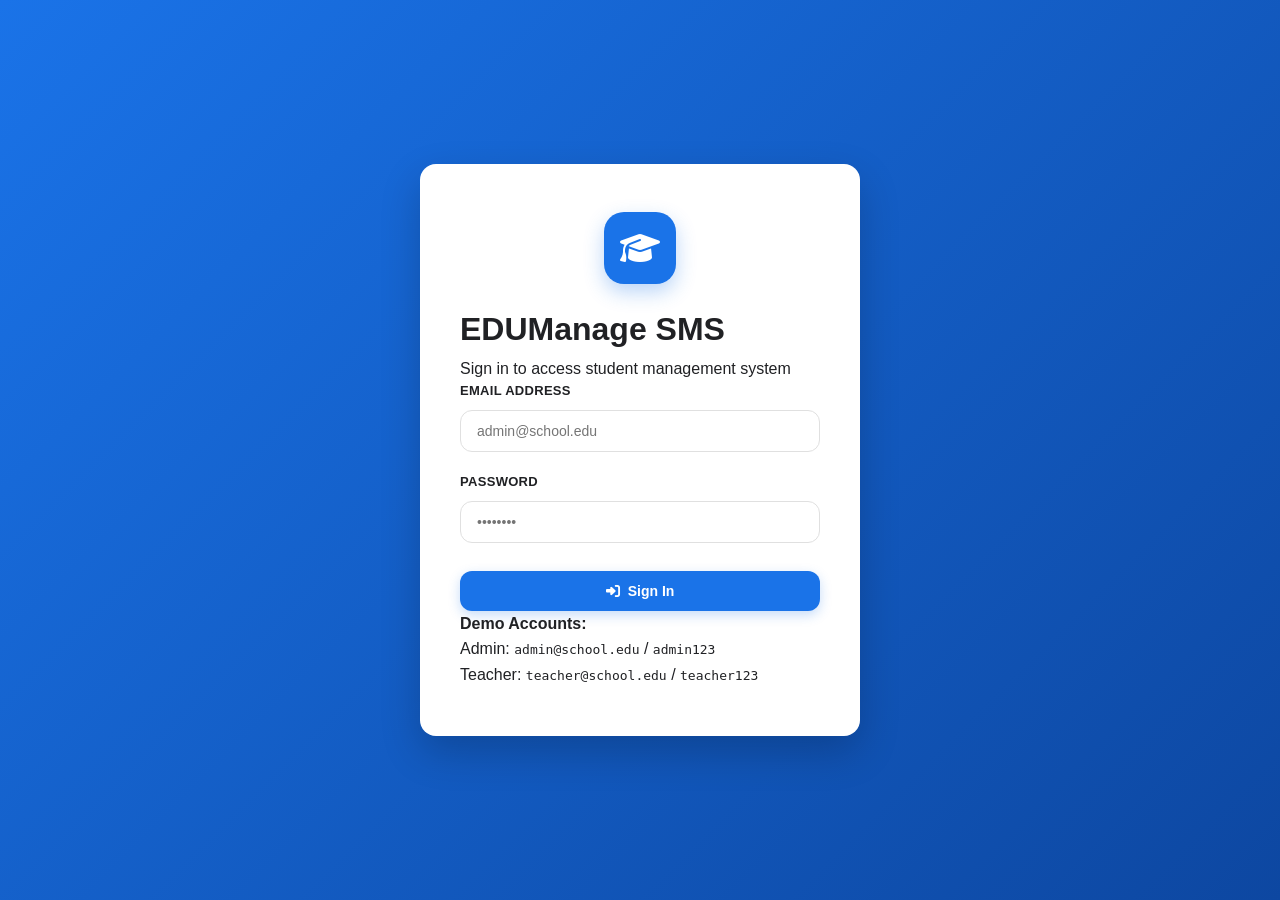
==== commit 43b90b62: "final" ====
--- a/dashboard.html
+++ b/dashboard.html
@@ -3,7 +3,7 @@
 <head>
     <meta charset="UTF-8">
     <meta name="viewport" content="width=device-width, initial-scale=1.0">
-    <title>Dashboard - School Management System</title>
+    <title>Dashboard - EDUManage SMS</title>
     <link rel="stylesheet" href="https://cdnjs.cloudflare.com/ajax/libs/font-awesome/6.5.1/css/all.min.css">
     <link rel="stylesheet" href="css/style.css">
 </head>
@@ -11,7 +11,7 @@
     <nav class="navbar">
         <a href="dashboard.html" class="navbar-brand">
             <div class="logo-icon"><i class="fa-solid fa-user-graduate"></i></div>
-            School MS
+            EDUManage SMS
         </a>
         <ul class="navbar-nav">
             <li><a href="dashboard.html" class="active">Dashboard</a></li>
--- a/css/style.css
+++ b/css/style.css
@@ -16,10 +16,10 @@
     --gray: #5f6368;
     --light-gray: #f1f3f4;
     --white: #ffffff;
-    --shadow: 0 2px 8px rgba(0,0,0,0.1);
-    --shadow-lg: 0 4px 16px rgba(0,0,0,0.15);
-    --radius: 8px;
-    --radius-lg: 12px;
+    --shadow: 0 4px 12px rgba(0,0,0,0.05);
+    --shadow-lg: 0 8px 24px rgba(0,0,0,0.1);
+    --radius: 12px;
+    --radius-lg: 16px;
 }
 
 body {
@@ -27,192 +27,15 @@
     background-color: #f8f9fa;
     color: var(--dark);
     line-height: 1.6;
-}
-
-/* ===== LOGIN PAGE ===== */
-.login-container {
-    min-height: 100vh;
-    display: flex;
-    align-items: center;
-    justify-content: center;
-    background: linear-gradient(135deg, #1a73e8 0%, #0d47a1 100%);
-    padding: 20px;
-}
-
-.login-card {
-    background: var(--white);
-    border-radius: var(--radius-lg);
-    box-shadow: var(--shadow-lg);
-    padding: 48px 40px;
-    width: 100%;
-    max-width: 420px;
-    animation: slideUp 0.5s ease;
-}
-
-@keyframes slideUp {
-    from { opacity: 0; transform: translateY(30px); }
-    to { opacity: 1; transform: translateY(0); }
-}
-
-.login-header {
-    text-align: center;
-    margin-bottom: 32px;
-}
-
-.school-logo {
-    width: 80px;
-    height: 80px;
-    background: var(--primary);
-    border-radius: 50%;
-    display: flex;
-    align-items: center;
-    justify-content: center;
-    margin: 0 auto 16px;
-    font-size: 36px;
-    color: white;
-}
-
-.login-header h1 {
-    font-size: 24px;
-    color: var(--dark);
-    margin-bottom: 8px;
-}
-
-.login-header p {
-    color: var(--gray);
-    font-size: 14px;
-}
-
-.form-group {
-    margin-bottom: 20px;
-}
-
-.form-group label {
-    display: block;
-    margin-bottom: 6px;
-    font-weight: 600;
-    font-size: 14px;
-    color: var(--dark);
-}
-
-.form-group input,
-.form-group select,
-.form-group textarea {
-    width: 100%;
-    padding: 12px 16px;
-    border: 2px solid #e0e0e0;
-    border-radius: var(--radius);
-    font-size: 15px;
-    transition: all 0.3s ease;
-    font-family: inherit;
-}
-
-.form-group input:focus,
-.form-group select:focus,
-.form-group textarea:focus {
-    outline: none;
-    border-color: var(--primary);
-    box-shadow: 0 0 0 3px rgba(26, 115, 232, 0.15);
-}
-
-.form-group input.error,
-.form-group select.error {
-    border-color: var(--danger);
-}
-
-.error-message {
-    color: var(--danger);
-    font-size: 12px;
-    margin-top: 4px;
-    display: none;
-}
-
-.error-message.show {
-    display: block;
-}
-
-.btn {
-    display: inline-flex;
-    align-items: center;
-    justify-content: center;
-    gap: 8px;
-    padding: 12px 24px;
-    border: none;
-    border-radius: var(--radius);
-    font-size: 15px;
-    font-weight: 600;
-    cursor: pointer;
-    transition: all 0.3s ease;
-    text-decoration: none;
-    font-family: inherit;
-}
-
-.btn-primary {
-    background: var(--primary);
-    color: white;
-}
-
-.btn-primary:hover {
-    background: var(--primary-dark);
-    transform: translateY(-1px);
-    box-shadow: 0 4px 12px rgba(26, 115, 232, 0.4);
-}
-
-.btn-secondary {
-    background: var(--light-gray);
-    color: var(--dark);
-}
-
-.btn-secondary:hover {
-    background: #e0e0e0;
-}
-
-.btn-success {
-    background: var(--secondary);
-    color: white;
-}
-
-.btn-success:hover {
-    background: #2d9249;
-}
-
-.btn-danger {
-    background: var(--danger);
-    color: white;
-}
-
-.btn-danger:hover {
-    background: #c5221f;
-}
-
-.btn-sm {
-    padding: 8px 16px;
-    font-size: 13px;
-}
-
-.login-card .btn-primary {
-    width: 100%;
-}
-
-.demo-credentials {
-    margin-top: 24px;
-    padding: 16px;
-    background: var(--primary-light);
-    border-radius: var(--radius);
-    font-size: 13px;
-    color: var(--gray);
-}
-
-.demo-credentials strong {
-    color: var(--primary);
+    -webkit-font-smoothing: antialiased;
 }
 
 /* ===== NAVBAR ===== */
 .navbar {
     background: var(--white);
-    box-shadow: var(--shadow);
-    padding: 0 24px;
-    height: 64px;
+    box-shadow: 0 2px 8px rgba(0,0,0,0.06);
+    padding: 0 32px;
+    height: 70px;
     display: flex;
     align-items: center;
     justify-content: space-between;
@@ -225,22 +48,23 @@
     display: flex;
     align-items: center;
     gap: 12px;
-    font-size: 18px;
+    font-size: 20px;
     font-weight: 700;
     color: var(--primary);
     text-decoration: none;
 }
 
 .navbar-brand .logo-icon {
-    width: 40px;
-    height: 40px;
-    background: var(--primary);
-    border-radius: 50%;
+    width: 44px;
+    height: 44px;
+    background: linear-gradient(135deg, var(--primary) 0%, #0d47a1 100%);
+    border-radius: 12px;
     display: flex;
     align-items: center;
     justify-content: center;
     color: white;
-    font-size: 18px;
+    font-size: 20px;
+    box-shadow: 0 4px 12px rgba(26, 115, 232, 0.3);
 }
 
 .navbar-nav {
@@ -251,13 +75,13 @@
 }
 
 .navbar-nav a {
-    padding: 8px 16px;
+    padding: 10px 18px;
     border-radius: var(--radius);
     text-decoration: none;
     color: var(--gray);
-    font-weight: 500;
-    font-size: 14px;
-    transition: all 0.3s ease;
+    font-weight: 600;
+    font-size: 14px;
+    transition: all 0.2s ease;
 }
 
 .navbar-nav a:hover,
@@ -269,12 +93,12 @@
 .user-info {
     display: flex;
     align-items: center;
-    gap: 12px;
+    gap: 14px;
 }
 
 .user-avatar {
-    width: 36px;
-    height: 36px;
+    width: 38px;
+    height: 38px;
     background: var(--primary);
     border-radius: 50%;
     display: flex;
@@ -285,20 +109,21 @@
     font-size: 14px;
 }
 
-/* ===== DASHBOARD ===== */
+/* ===== TILES & STATS (Polished Cards) ===== */
 .container {
     max-width: 1200px;
     margin: 0 auto;
-    padding: 24px;
+    padding: 32px 24px;
 }
 
 .page-header {
-    margin-bottom: 24px;
+    margin-bottom: 28px;
 }
 
 .page-header h1 {
-    font-size: 28px;
-    color: var(--dark);
+    font-size: 26px;
+    color: var(--dark);
+    font-weight: 700;
     margin-bottom: 4px;
 }
 
@@ -309,7 +134,7 @@
 
 .stats-grid {
     display: grid;
-    grid-template-columns: repeat(auto-fit, minmax(240px, 1fr));
+    grid-template-columns: repeat(auto-fit, minmax(260px, 1fr));
     gap: 20px;
     margin-bottom: 32px;
 }
@@ -321,19 +146,21 @@
     box-shadow: var(--shadow);
     display: flex;
     align-items: center;
-    gap: 16px;
-    transition: transform 0.3s ease;
+    gap: 20px;
+    border: 1px solid rgba(0,0,0,0.04);
+    transition: all 0.3s cubic-bezier(0.16, 1, 0.3, 1);
 }
 
 .stat-card:hover {
     transform: translateY(-4px);
     box-shadow: var(--shadow-lg);
+    border-color: rgba(26, 115, 232, 0.2);
 }
 
 .stat-icon {
-    width: 56px;
-    height: 56px;
-    border-radius: var(--radius);
+    width: 60px;
+    height: 60px;
+    border-radius: 14px;
     display: flex;
     align-items: center;
     justify-content: center;
@@ -347,56 +174,64 @@
 .stat-icon.red { background: #fce8e6; color: var(--danger); }
 
 .stat-info h3 {
-    font-size: 28px;
-    color: var(--dark);
-    margin-bottom: 4px;
+    font-size: 30px;
+    color: var(--dark);
+    font-weight: 700;
+    margin-bottom: 2px;
 }
 
 .stat-info p {
     color: var(--gray);
     font-size: 13px;
-}
-
-/* ===== QUICK ACTIONS ===== */
+    font-weight: 500;
+}
+
+/* ===== QUICK ACTIONS TILES ===== */
 .quick-actions {
     background: var(--white);
     border-radius: var(--radius-lg);
-    padding: 24px;
+    padding: 28px;
     box-shadow: var(--shadow);
     margin-bottom: 32px;
+    border: 1px solid rgba(0,0,0,0.04);
 }
 
 .quick-actions h2 {
     font-size: 18px;
-    margin-bottom: 16px;
-    color: var(--dark);
+    margin-bottom: 18px;
+    color: var(--dark);
+    font-weight: 600;
 }
 
 .actions-grid {
     display: grid;
-    grid-template-columns: repeat(auto-fit, minmax(200px, 1fr));
+    grid-template-columns: repeat(auto-fit, minmax(220px, 1fr));
     gap: 16px;
 }
 
 .action-card {
     display: flex;
     align-items: center;
-    gap: 12px;
-    padding: 16px;
-    border: 2px solid #e0e0e0;
+    gap: 16px;
+    padding: 18px 20px;
+    background: #fafbfc;
+    border: 1px solid #eef0f2;
     border-radius: var(--radius);
     text-decoration: none;
     color: var(--dark);
-    transition: all 0.3s ease;
+    transition: all 0.25s ease;
 }
 
 .action-card:hover {
     border-color: var(--primary);
     background: var(--primary-light);
+    transform: translateY(-2px);
+    box-shadow: 0 4px 12px rgba(26, 115, 232, 0.1);
 }
 
 .action-card .action-icon {
-    font-size: 24px;
+    font-size: 22px;
+    color: var(--primary);
 }
 
 .action-card span {
@@ -408,14 +243,16 @@
 .recent-section {
     background: var(--white);
     border-radius: var(--radius-lg);
-    padding: 24px;
+    padding: 28px;
     box-shadow: var(--shadow);
+    border: 1px solid rgba(0,0,0,0.04);
 }
 
 .recent-section h2 {
     font-size: 18px;
-    margin-bottom: 16px;
-    color: var(--dark);
+    margin-bottom: 18px;
+    color: var(--dark);
+    font-weight: 600;
 }
 
 .activity-list {
@@ -425,8 +262,8 @@
 .activity-item {
     display: flex;
     align-items: center;
-    gap: 12px;
-    padding: 12px 0;
+    gap: 14px;
+    padding: 14px 0;
     border-bottom: 1px solid var(--light-gray);
 }
 
@@ -451,15 +288,18 @@
 .activity-time {
     font-size: 12px;
     color: var(--gray);
-}
-
-/* ===== FORMS ===== */
+    font-weight: 500;
+}
+
+/* ===== FORMS & CARDS ===== */
 .form-card {
     background: var(--white);
     border-radius: var(--radius-lg);
-    padding: 32px;
+    padding: 36px;
     box-shadow: var(--shadow);
-    max-width: 720px;
+    max-width: 760px;
+    border: 1px solid rgba(0,0,0,0.04);
+    margin: 0 auto;
 }
 
 .form-row {
@@ -468,12 +308,50 @@
     gap: 20px;
 }
 
-.form-actions {
-    display: flex;
-    gap: 12px;
-    margin-top: 24px;
-    padding-top: 24px;
-    border-top: 1px solid var(--light-gray);
+.form-group {
+    margin-bottom: 20px;
+}
+
+.form-group label {
+    display: block;
+    margin-bottom: 8px;
+    font-weight: 600;
+    font-size: 13px;
+    color: var(--dark);
+    text-transform: uppercase;
+    letter-spacing: 0.3px;
+}
+
+.form-group input,
+.form-group select,
+.form-group textarea {
+    width: 100%;
+    padding: 12px 16px;
+    border: 1.5px solid #e0e0e0;
+    border-radius: var(--radius);
+    font-size: 14px;
+    transition: all 0.25s ease;
+    font-family: inherit;
+    background: #fff;
+}
+
+.form-group input:focus,
+.form-group select:focus,
+.form-group textarea:focus {
+    outline: none;
+    border-color: var(--primary);
+    box-shadow: 0 0 0 4px rgba(26, 115, 232, 0.12);
+}
+
+.error-message {
+    color: var(--danger);
+    font-size: 12px;
+    margin-top: 6px;
+    display: none;
+}
+
+.error-message.show {
+    display: block;
 }
 
 /* ===== TABLES ===== */
@@ -482,35 +360,45 @@
     border-radius: var(--radius-lg);
     box-shadow: var(--shadow);
     overflow: hidden;
+    border: 1px solid rgba(0,0,0,0.04);
 }
 
 .table-header {
-    padding: 20px 24px;
+    padding: 24px;
     display: flex;
     align-items: center;
     justify-content: space-between;
     border-bottom: 1px solid var(--light-gray);
     flex-wrap: wrap;
-    gap: 12px;
+    gap: 16px;
+    background: #fafbfc;
 }
 
 .table-header h2 {
     font-size: 18px;
     color: var(--dark);
+    font-weight: 600;
 }
 
 .search-box {
-    padding: 10px 16px;
-    border: 2px solid #e0e0e0;
+    padding: 12px 18px;
+    border: 1.5px solid #e0e0e0;
     border-radius: var(--radius);
     font-size: 14px;
-    width: 260px;
-    transition: all 0.3s ease;
+    width: 300px;
+    transition: all 0.25s ease;
+    background: #fff;
 }
 
 .search-box:focus {
     outline: none;
     border-color: var(--primary);
+    box-shadow: 0 0 0 4px rgba(26, 115, 232, 0.12);
+}
+
+.table-responsive {
+    overflow-x: auto;
+    width: 100%;
 }
 
 table {
@@ -519,39 +407,102 @@
 }
 
 thead {
-    background: var(--light-gray);
+    background: #f8f9fa;
 }
 
 th {
-    padding: 14px 24px;
+    padding: 16px 24px;
     text-align: left;
-    font-size: 13px;
-    font-weight: 600;
+    font-size: 12px;
+    font-weight: 700;
     color: var(--gray);
     text-transform: uppercase;
-    letter-spacing: 0.5px;
+    letter-spacing: 0.6px;
+    border-bottom: 1px solid #eef0f2;
 }
 
 td {
     padding: 16px 24px;
     border-bottom: 1px solid var(--light-gray);
     font-size: 14px;
+    color: var(--dark);
+}
+
+tbody tr {
+    transition: background 0.15s ease;
 }
 
 tbody tr:hover {
-    background: #f8f9fa;
+    background: #f8f9fb;
 }
 
 tbody tr:last-child td {
     border-bottom: none;
 }
 
+/* ===== BUTTONS & BADGES ===== */
+.btn {
+    display: inline-flex;
+    align-items: center;
+    justify-content: center;
+    gap: 8px;
+    padding: 12px 22px;
+    border: none;
+    border-radius: var(--radius);
+    font-size: 14px;
+    font-weight: 600;
+    cursor: pointer;
+    transition: all 0.25s ease;
+    text-decoration: none;
+    font-family: inherit;
+}
+
+.btn-primary {
+    background: var(--primary);
+    color: white;
+    box-shadow: 0 4px 12px rgba(26, 115, 232, 0.25);
+}
+
+.btn-primary:hover {
+    background: var(--primary-dark);
+    transform: translateY(-1px);
+    box-shadow: 0 6px 16px rgba(26, 115, 232, 0.35);
+}
+
+.btn-secondary {
+    background: #f1f3f4;
+    color: var(--dark);
+}
+
+.btn-secondary:hover {
+    background: #e4e7eb;
+}
+
+.btn-danger {
+    background: var(--danger);
+    color: white;
+    box-shadow: 0 4px 12px rgba(234, 67, 53, 0.25);
+}
+
+.btn-danger:hover {
+    background: #d93829;
+    transform: translateY(-1px);
+}
+
+.btn-sm {
+    padding: 8px 14px;
+    font-size: 13px;
+    border-radius: 8px;
+}
+
 .badge {
-    display: inline-block;
-    padding: 4px 12px;
+    display: inline-flex;
+    align-items: center;
+    padding: 6px 12px;
     border-radius: 20px;
     font-size: 12px;
     font-weight: 600;
+    letter-spacing: 0.3px;
 }
 
 .badge-active {
@@ -564,17 +515,18 @@
     color: var(--danger);
 }
 
-/* ===== STUDENT DETAILS ===== */
+/* ===== DETAILS VIEW ===== */
 .details-card {
     background: var(--white);
     border-radius: var(--radius-lg);
     box-shadow: var(--shadow);
     overflow: hidden;
+    border: 1px solid rgba(0,0,0,0.04);
 }
 
 .details-header {
     background: linear-gradient(135deg, var(--primary) 0%, #0d47a1 100%);
-    padding: 32px;
+    padding: 36px;
     color: white;
     display: flex;
     align-items: center;
@@ -582,8 +534,8 @@
 }
 
 .details-avatar {
-    width: 80px;
-    height: 80px;
+    width: 84px;
+    height: 84px;
     background: rgba(255,255,255,0.2);
     border-radius: 50%;
     display: flex;
@@ -592,11 +544,13 @@
     font-size: 32px;
     font-weight: 700;
     flex-shrink: 0;
+    border: 3px solid rgba(255,255,255,0.4);
 }
 
 .details-header h2 {
-    font-size: 24px;
+    font-size: 26px;
     margin-bottom: 4px;
+    font-weight: 700;
 }
 
 .details-header p {
@@ -605,29 +559,68 @@
 }
 
 .details-body {
-    padding: 32px;
+    padding: 36px;
 }
 
 .details-grid {
     display: grid;
     grid-template-columns: repeat(auto-fit, minmax(240px, 1fr));
-    gap: 24px;
+    gap: 28px;
 }
 
 .detail-item label {
     display: block;
-    font-size: 12px;
-    font-weight: 600;
+    font-size: 11px;
+    font-weight: 700;
     color: var(--gray);
     text-transform: uppercase;
-    letter-spacing: 0.5px;
+    letter-spacing: 0.8px;
     margin-bottom: 6px;
 }
 
 .detail-item p {
-    font-size: 16px;
-    color: var(--dark);
-    font-weight: 500;
+    font-size: 15px;
+    color: var(--dark);
+    font-weight: 600;
+}
+
+/* ===== LOGIN CARD ===== */
+.login-container {
+    min-height: 100vh;
+    display: flex;
+    align-items: center;
+    justify-content: center;
+    background: linear-gradient(135deg, #1a73e8 0%, #0d47a1 100%);
+    padding: 24px;
+}
+
+.login-card {
+    background: var(--white);
+    border-radius: var(--radius-lg);
+    box-shadow: 0 16px 40px rgba(0,0,0,0.2);
+    padding: 48px 40px;
+    width: 100%;
+    max-width: 440px;
+    animation: slideUp 0.5s cubic-bezier(0.16, 1, 0.3, 1);
+}
+
+@keyframes slideUp {
+    from { opacity: 0; transform: translateY(30px); }
+    to { opacity: 1; transform: translateY(0); }
+}
+
+.school-logo {
+    width: 72px;
+    height: 72px;
+    background: var(--primary);
+    border-radius: 20px;
+    display: flex;
+    align-items: center;
+    justify-content: center;
+    margin: 0 auto 20px;
+    font-size: 32px;
+    color: white;
+    box-shadow: 0 8px 20px rgba(26, 115, 232, 0.3);
 }
 
 /* ===== ALERTS ===== */
@@ -657,61 +650,44 @@
     border: 1px solid #f5c6c3;
 }
 
-/* ===== EMPTY STATE ===== */
-.empty-state {
-    text-align: center;
-    padding: 60px 24px;
-    color: var(--gray);
-}
-
-.empty-state .empty-icon {
-    font-size: 64px;
-    margin-bottom: 16px;
-}
-
-.empty-state h3 {
-    font-size: 18px;
-    color: var(--dark);
-    margin-bottom: 8px;
-}
-
-/* ===== TOAST ANIMATIONS ===== */
-@keyframes slideInRight {
-    from { opacity: 0; transform: translateX(100px); }
-    to   { opacity: 1; transform: translateX(0); }
-}
-
-@keyframes slideOutRight {
-    from { opacity: 1; transform: translateX(0); }
-    to   { opacity: 0; transform: translateX(100px); }
-}
-
-/* ===== RESPONSIVE ===== */
+/* ===== RESPONSIVE MEDIA QUERIES FOR SMALL SCREENS ===== */
 @media (max-width: 768px) {
     .navbar {
         padding: 0 16px;
+        height: 64px;
     }
 
     .navbar-nav {
         display: none;
     }
 
+    .container {
+        padding: 16px;
+    }
+
     .form-row {
         grid-template-columns: 1fr;
+        gap: 0;
     }
 
     .form-card {
-        padding: 24px;
+        padding: 24px 20px;
     }
 
     .details-header {
         flex-direction: column;
         text-align: center;
+        padding: 28px 20px;
+    }
+
+    .details-body {
+        padding: 24px 20px;
     }
 
     .table-header {
         flex-direction: column;
         align-items: stretch;
+        padding: 16px;
     }
 
     .search-box {
@@ -719,11 +695,15 @@
     }
 
     .login-card {
-        padding: 32px 24px;
-    }
-
-    table {
-        font-size: 13px;
+        padding: 36px 20px;
+    }
+
+    .stats-grid {
+        grid-template-columns: 1fr;
+    }
+
+    .actions-grid {
+        grid-template-columns: 1fr;
     }
 
     th, td {
